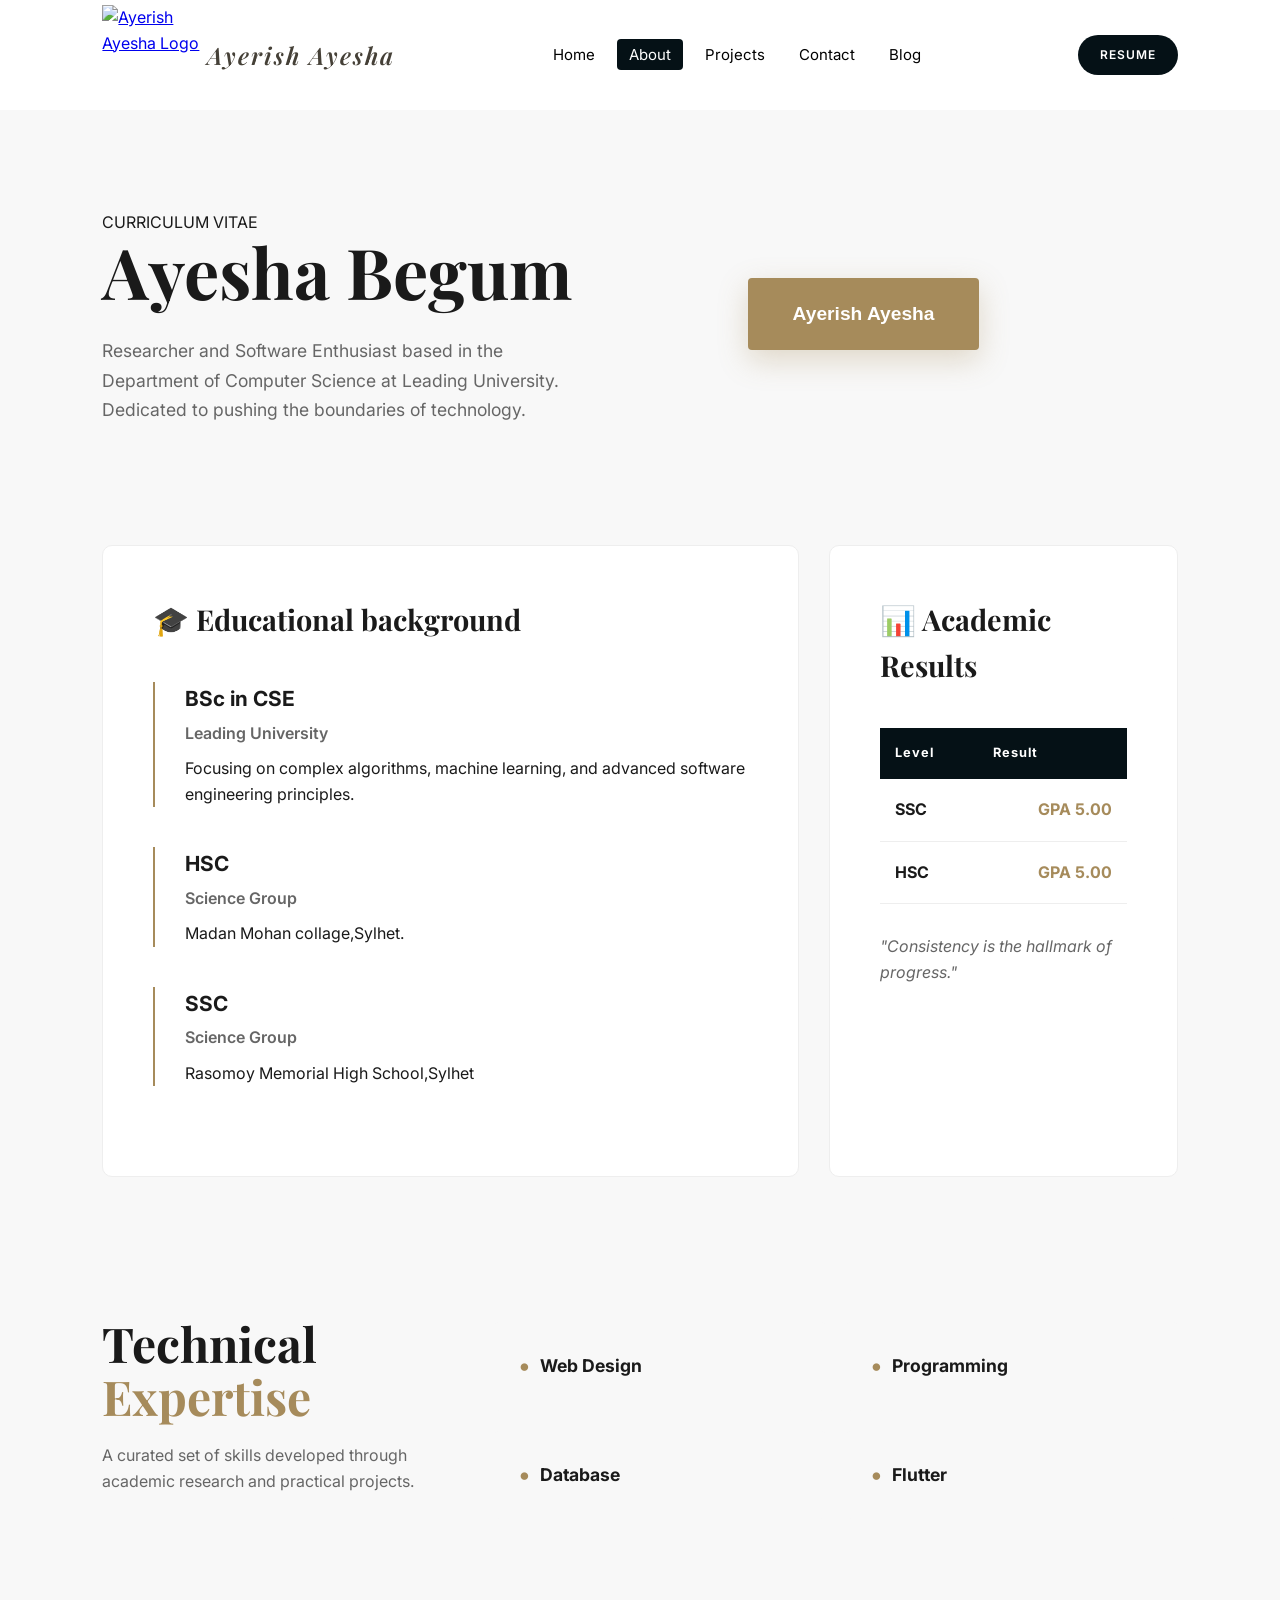
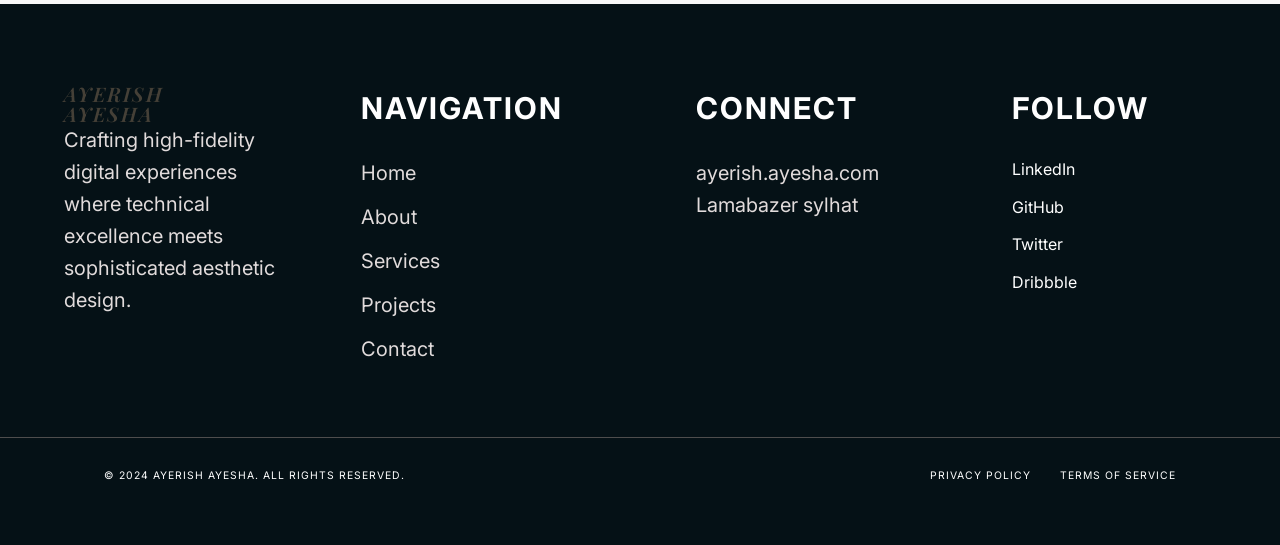
==== about.html @ b9aa793a "first commit" ====
<!DOCTYPE html>
<html lang="en">

<head>
    <meta charset="UTF-8">
    <meta name="viewport" content="width=device-width, initial-scale=1.0">
    <title>About - Ayerish Ayesha</title>
    <link
        href="https://fonts.googleapis.com/css2?family=Playfair+Display:ital,wght@0,400;0,700;1,400&family=Inter:wght@400;600;700&display=swap"
        rel="stylesheet">
    <link rel="stylesheet" href="style.css">
</head>

<body>

    <nav>
        <div class="logo">
            <a href="index.html">
                <img src="images/Ayerish_Ayesha_logo_design-removebg-preview.png" alt="Ayerish Ayesha Logo">
            </a>
            <h1 class="brand-name">Ayerish Ayesha</h1>
        </div>
        <ul class="nav-links">
            <li><a href="index.html">Home</a></li>
            <li><a href="about.html" class="active">About</a></li>
            <li><a href="project.html">Projects</a></li>
            <li><a href="contact.html">Contact</a></li>
            <li><a href="blog_page.html">Blog</a></li>
        </ul>
        <a href="images/cv.jpg" class="resume-btn">RESUME</a>
    </nav>



    <main>
        <section class="hero-cv">
            <div class="hero-cv-text">
                <span class="category">CURRICULUM VITAE</span>
                <h1>Ayesha Begum</h1>
                <p class="cv-intro">
                    Researcher and Software Enthusiast based in the Department of Computer Science at Leading
                    University. Dedicated to pushing the boundaries of technology.
                </p>
            </div>
            <div class="cv-image-block">
                <img src="images/Ayerish_Ayesha_logo_design-removebg-preview.png" alt="Ayesha Begum">
                <button class="uni-btn">Ayerish Ayesha</button>
            </div>
        </section>

        <section class="cv-content-grid">
            <div class="cv-box">
                <h2>🎓 Educational background</h2>
                <div class="edu-list">
                    <div class="edu-item">
                        <h3>BSc in CSE</h3>

                        <span class="sub">Leading University</span>
                        <p>Focusing on complex algorithms, machine learning, and advanced software engineering
                            principles.</p>
                    </div>
                    <div class="edu-item">
                        <h3>HSC</h3>
                        <span class="sub">Science Group</span>
                        <p>Madan Mohan collage,Sylhet.</p>
                    </div>
                    <div class="edu-item">
                        <h3>SSC</h3>
                        <span class="sub">Science Group</span>
                        <p>Rasomoy Memorial High School,Sylhet</p>
                    </div>
                </div>
            </div>

            <div class="cv-box">
                <h2>📊 Academic Results</h2>
                <table class="results-table">
                    <thead>
                        <tr>
                            <th>Level</th>
                            <th>Result</th>
                        </tr>
                    </thead>
                    <tbody>
                        <tr>
                            <td>SSC</td>
                            <td class="res-val">GPA 5.00</td>
                        </tr>
                        <tr>
                            <td>HSC</td>
                            <td class="res-val">GPA 5.00</td>
                        </tr>
                    </tbody>
                </table>
                <p style="margin-top: 30px; font-style: italic; color: #666;">"Consistency is the hallmark of progress."
                </p>
            </div>
        </section>

        <section class="expertise-section">
            <div class="exp-head">
                <h2>Technical <br> <span>Expertise</span></h2>
                <p style="color: #666; margin-bottom: 30px;">A curated set of skills developed through academic research
                    and practical projects.</p>
            </div>
            <div class="skill-tags">
                <div class="skill-tag">Web Design</div>
                <div class="skill-tag">Programming</div>
                <div class="skill-tag">Database</div>
                <div class="skill-tag">Flutter</div>
            </div>
        </section>
    </main>

    <footer class="main-footer">
        <div class="footer-container">
            <div class="footer-brand">
                <h2 class="brand-name">AYERISH <br> AYESHA</h2>
                <p class="brand-desc">Crafting high-fidelity digital experiences where technical excellence meets
                    sophisticated aesthetic design.</p>
            </div>

            <div class="footer-nav-group">
                <div class="footer-col">
                    <h4>NAVIGATION</h4>
                    <ul>
                        <li><a href="#">Home</a></li>
                        <li><a href="#">About</a></li>
                        <li><a href="#">Services</a></li>
                        <li><a href="#">Projects</a></li>
                        <li><a href="#">Contact</a></li>
                    </ul>
                </div>

                <div class="footer-col">
                    <h4>CONNECT</h4>
                    <p>ayerish.ayesha.com</p>
                    <p>Lamabazer sylhat</p>
                </div>

                <div class="footer-col">
                    <h4>FOLLOW</h4>
                    <ul>
                        <li>LinkedIn</li>
                        <li>GitHub</li>
                        <li>Twitter</li>
                        <li>Dribbble</li>
                    </ul>
                </div>
            </div>
        </div>

        <div class="footer-bottom">
            <div class="footer-bottom-content">
                <p>© 2024 AYERISH AYESHA. ALL RIGHTS RESERVED.</p>
                <div class="legal-links">
                    <a>PRIVACY POLICY</a>
                    <a>TERMS OF SERVICE</a>
                </div>
            </div>
        </div>
    </footer>


</body>

</html>
---- style.css ----
:root {
    --bg-color: #fdfdfd;
    --navy: #051116;
    --gold: #a68b5b;
    --text-dark: #1a1a1a;
    --text-gray: #666;
}

* {
    margin: 0;
    padding: 0;
    box-sizing: border-box;
}

body {
    font-family: 'Inter', sans-serif;
    background-color: var(--bg-color);
    color: var(--text-dark);
    line-height: 1.6;
    overflow-x: hidden;
}

h1,
h2,
h3 {
    font-family: 'Playfair Display', serif;
}

nav {
    display: flex;
    justify-content: space-between;
    align-items: center;
    padding: 5px 8%;
    position: sticky;
    top: 0;
    background: white;
    z-index: 1000;

}

/* logo r jonno */
.logo img {
    height: 100px;
    width: 100px;
    display: block;
}
.logo {
    display: flex;
    align-items: center;
    gap: 4px;

}

/* brand name logo r sathe(saba bushra) eitar jonno */
.brand-name{
    font-size: 20px;
    font-weight: 600;
    font-style: italic;
    margin: 0;
    line-height: 1;
    color: #454037;
    letter-spacing: 2px;
    /* margin-bottom: 10px; */
}


/* nav gula */
.nav-links {
    display: flex;
    list-style: none;
    gap: 10px;
    align-items: center;
}

/* nav style */
.nav-links a {
    text-decoration: none;
    color:#000;
    font-size: 15px;
    padding: 6px 12px;
    border-radius: 4px;
    transition: all 0.3s ease;
}
.nav-links a.active,
.nav-links a:hover {
    background-color: var(--navy);
    color: white !important;
}

.resume-btn {
    background: var(--navy);
    color: white;
    padding: 10px 22px;
    text-decoration: none;
    font-size: 0.75rem;
    letter-spacing: 1px;
    font-weight: 600;
    border-radius: 20px;
}

/* all hero section */
.hero {
    display: flex;
    padding: 60px 8%;
    align-items: center;
    justify-content: space-between;
    min-height: 80vh;
    background-color: rgb(245, 233, 234);
}

/* .hero-text {
    flex: 1;
    max-width: 600px;
} */

/* .category {
    color: var(--gold);
    font-size: 0.7rem;
    letter-spacing: 2px;
    font-weight: 700;
    display: block;
    margin-bottom: 20px;
} */

/* hero setion er Saba Bushra part */
.hero-text h1 {
    font-size: 56px;
    font-style:normal;
    line-height: 1.1;
    margin-bottom: 25px;
    font-weight: 600;
    letter-spacing: 2px;
    color:#373636;
}

/* your web, my passion part */
.hero-tagline {
    font-size: 25px;
    font-weight: 400;
    letter-spacing: 0.5px;
    color: #334155;
    margin-top: 10px;

}

/* hero section er para */
.hero-text p {
    color:#334155;
    margin-bottom: 40px;
    max-width: 550px;
}

/* view project and get in touch btn */
.hero-btns {
    display: flex;
    align-items: center;
    gap: 25px;
}

/* view project button */
.btn-black {
    background-color: black;
    color: white;
    padding: 15px 35px;
    border: none;
    cursor: pointer;
    font-weight: 600;
    border-radius: 25px;
    font-family: 'Inter', sans-serif;
}

/* get in touch button */
.btn-contact {
    text-decoration: none;
    color:rgb(129, 67, 77);
    font-weight: 600;
    font-size: 15px;
    border: solid;
    border-color:rgb(161, 155, 155);
    border-radius: 25px;
    padding-top: 7px;
    padding-bottom: 7px;
    padding-left: 20px;
    padding-right: 20px;
}

.hero-image img {
    width: 500px;
    height: 600px;
    object-fit: cover;
    box-shadow: 20px 20px 0px #f5f1ea;
    border-radius: 4px;
}


.domain-section {
    padding: 100px 8%;
    background-color: #f9f9f9;
}

.domain-section h2 {
    font-size: 2.5rem;
    margin-bottom: 10px;
}

.domain-subtext {
    color: var(--text-gray);
    margin-bottom: 50px;
}

.card-container {
    display: grid;
    grid-template-columns: repeat(3, 1fr);
    gap: 20px;
}

.card {
    background: white;
    padding: 50px 30px;
    border-radius: 8px;
}

.card.dark {
    background: var(--navy);
    color: white;
}

.card .icon {
    font-size: 1.5rem;
    margin-bottom: 30px;
    display: block;
    color: var(--gold);
}

.card h3 {
    font-size: 1.6rem;
    margin-bottom: 15px;
}

.card p {
    font-size: 0.9rem;
    color: var(--text-gray);
}

.card.dark p {
    color: #ccc;
}


.philosophy {
    display: flex;
    padding: 100px 8%;
    align-items: center;
    gap: 80px;
}

.philosophy-img {
    flex: 1;
    background: #f5f1ea;
    padding: 30px;
}

.philosophy-img img {
    width: 100%;
    height: auto;
    display: block;
}

.philosophy-text {
    flex: 1;
}

.philosophy-text h2 {
    font-size: 3rem;
    margin-bottom: 30px;
}

.philosophy-text p {
    margin-bottom: 20px;
    color: var(--text-gray);
}

.curated-label {
    display: inline-block;
    margin-top: 30px;
    padding-top: 10px;
    border-top: 1px solid #ddd;
    font-size: 0.7rem;
    letter-spacing: 2px;
    font-weight: 700;
}

.main-footer {
    background-color: #051116;
    color: #ffffff;
    padding: 80px 0 30px;
    font-family: 'Inter', sans-serif;
}

.footer-container {
    max-width: 1600px;
    margin: 0 auto;
    padding: 0 5%;
    display: flex;
    justify-content: space-between;
    align-items: flex-start;
}

.footer-brand {
    flex: 1;
}

/* .footer-brand-name h2{
    color: white;
} */
.brand-desc {
    font-size: 20px;
    color:  #e1dbdb;
    max-width: 250px;
    margin-bottom: 25px;
    line-height: 1.6;
}

.social-box-container {
    display: flex;
    gap: 12px;
}

.social-box {
    width: 45px;
    height: 45px;
    border: 1px solid #1e293b;
    display: flex;
    align-items: center;
    justify-content: center;
    text-decoration: none;
    border-radius: 6px;
    background: rgba(255, 255, 255, 0.03);
    color: white;
}

.footer-nav-group {
    flex: 4;
    display: flex;
    justify-content: space-around;

}

.footer-col h4 {
    font-size: 30px;
    letter-spacing: 2px;
    color: #fefefe;
    margin-bottom: 25px;
    font-weight: 700;
}

.footer-col ul {
    list-style: none;
    padding: 0;
}

.footer-col ul li {
    margin-bottom: 12px;
}

.footer-col a,
.footer-col p {
    color: #e1dbdb;
    text-decoration: none;
    font-size: 20px;
    transition: 0.3s;
}

.footer-col a:hover {
    color: #ffffff;
}
.footer-col input[type="text"],
.footer-col textarea {
    width: 460px;
    padding: 18px 31px;
    margin-bottom: 24px;
    border: none;
    border-radius: 8px;
    color: #0f0f0f;
    background-color: #e1dbdb;
}
.footer-col .btn-submit{
    border-radius: 8px;
    padding: 10px 20px;
    background-color: rgb(139, 138, 138);
    color: #6b6464;
    font-size: small;
}

.footer-bottom {
    margin-top: 60px;
    border-top: 1px solid rgb(78, 77, 77);
    padding: 30px 0;
}

.footer-bottom-content {
    max-width: 1200px;
    margin: 0 auto;
    padding: 0 5%;
    display: flex;
    justify-content: space-between;
    font-size: 0.65rem;
    color: white;
    letter-spacing: 1px;
}

.legal-links a {
    color:white;
    text-decoration: none;
    margin-left: 25px;
}

@media (max-width: 900px) {
    .footer-container {
        flex-direction: column;
        align-items: center;
        text-align: center;
    }

    .footer-nav-group {
        flex-direction: column;
        gap: 40px;
        margin-top: 50px;
    }

    .footer-brand {
        display: flex;
        flex-direction: column;
        align-items: center;
    }

    .footer-bottom-content {
        flex-direction: column;
        gap: 15px;
    }
}

@media (max-width: 1024px) {

    .hero,
    .philosophy {
        flex-direction: column;
        text-align: center;
        gap: 50px;
    }

    .hero-text h1 {
        font-size: 3rem;
        white-space: normal;
    }

    .hero-text {
        max-width: 100%;
    }

    .card-container {
        grid-template-columns: 1fr;
    }

    .hero-btns {
        justify-content: center;
    }
}

.optimized-content {
    padding: 100px 8%;
    background-color: #fdfdfd;
}

.optimized-container {
    margin: 0 auto;
    display: flex;
    gap: 50px;
    align-items: flex-start;
}

.optimized-info {
    flex: 1;
}

.optimized-info h2 {
    font-size: 2.8rem;
    margin-bottom: 20px;
}

.optimized-info p {
    color: var(--text-gray);
    font-size: 0.95rem;
    line-height: 1.7;
    margin-bottom: 40px;
    max-width: 450px;
}

.seo-features {
    display: grid;
    grid-template-columns: 1fr 1fr;
    gap: 20px 40px;
}

.feature-item {
    font-size: 0.7rem;
    font-weight: 700;
    letter-spacing: 1px;
    display: flex;
    align-items: center;
    gap: 10px;
    color: #333;
}

.feature-item span {
    font-size: 1rem;
}


.blog-cards {
    flex: 1.2;
    display: flex;
    gap: 30px;

}

.blog-card {
    flex: 1;
    background: white;
    border-radius: 4px;
    overflow: hidden;
    border-style: solid;
    border-color: rgba(0, 0, 0, 0.156);

}

.blog-card:hover {
    transform: translateY(-5px);
}

.blog-img {
    height: 180px;
    overflow: hidden;
}

.blog-img img {
    width: 350px;
    height: 100%;
    object-fit: cover;
}

.blog-details {
    padding: 20px;
}

.blog-details h3 {
    font-size: 1.3rem;
    line-height: 1.3;
    margin-bottom: 12px;
}

.blog-details p {
    font-size: 0.85rem;
    color: var(--text-gray);
    margin-bottom: 20px;
    line-height: 1.5;
}

.read-more {
    font-size: 0.7rem;
    font-weight: 700;
    text-decoration: none;
    color: var(--gold);
    letter-spacing: 1px;
}

@media (max-width: 1024px) {
    .optimized-container {
        flex-direction: column;
    }

    .blog-cards {
        width: 100%;
        flex-direction: column;
    }

    .optimized-info p {
        max-width: 100%;
    }
}


.blog-hero {
    text-align: center;
    padding: 100px 8% 60px;
    background-color: #fdfdfd;
}

.blog-hero h1 {
    font-size: 3.5rem;
    max-width: 900px;
    margin: 20px auto;
    line-height: 1.2;
}

.blog-meta {
    font-size: 0.85rem;
    color: var(--text-gray);
    letter-spacing: 1px;
}


.blog-container {
    max-width: 900px;
    margin: 0 auto;
    padding: 0 5% 100px;
}

.featured-image {
    width: 100%;
    margin-bottom: 50px;
}

.featured-image img {
    width: 100%;
    border-radius: 8px;
    box-shadow: 0 20px 40px rgba(0, 0, 0, 0.05);
}


.blog-content {
    font-size: 1.1rem;
    color: #333;
    line-height: 1.8;
}

.intro-text {
    font-size: 1.3rem;
    font-weight: 500;
    color: var(--navy);
    margin-bottom: 30px;
}

.blog-content h2 {
    font-size: 2rem;
    margin: 50px 0 20px;
    color: var(--navy);
}

.blog-content p {
    margin-bottom: 25px;
}

blockquote {
    border-left: 4px solid var(--gold);
    padding-left: 30px;
    margin: 40px 0;
    font-style: italic;
    font-family: 'Playfair Display', serif;
    font-size: 1.4rem;
    color: #444;
}

.content-image-box {
    margin: 40px 0;
}

.content-image-box img {
    width: 100%;
    border-radius: 4px;
}

.caption {
    font-size: 0.8rem;
    text-align: center;
    color: var(--text-gray);
    margin-top: 10px;
}


.newsletter {
    background: var(--navy);
    color: white;
    text-align: center;
    padding: 100px 8%;
}

.newsletter h3 {
    font-size: 2.5rem;
    margin-bottom: 15px;
}

.newsletter p {
    color: #cbd5e1;
    margin-bottom: 40px;
}

.subscribe-form {
    display: flex;
    justify-content: center;
    gap: 15px;
    max-width: 500px;
    margin: 0 auto;
}

.subscribe-form input {
    flex: 1;
    padding: 15px 25px;
    border-radius: 30px;
    border: none;
    outline: none;
}

.subscribe-form button {
    background: var(--gold);
    color: white;
    padding: 15px 35px;
    border: none;
    border-radius: 30px;
    font-weight: 700;
    cursor: pointer;
}


@media (max-width: 768px) {
    .blog-hero h1 {
        font-size: 2.5rem;
    }

    .subscribe-form {
        flex-direction: column;
    }
}


.blog-showcase {
    max-width: 1500px;
    margin: 60px auto;
    padding: 0 2%;
}


.showcase-header {
    display: flex;
    justify-content: space-between;
    align-items: flex-end;
    border-bottom: 1px solid #eee;
    padding-bottom: 30px;
    margin-bottom: 60px;
}

.showcase-header h1 {
    font-size: 4rem;
    line-height: 1;
    font-family: 'Playfair Display', serif;
    font-weight: 700;
}

.header-right {
    max-width: 400px;
    text-align: right;
    font-size: 1.1rem;
    color: #666;
    line-height: 1.6;
}

.volume {
    display: block;
    font-size: 0.8rem;
    letter-spacing: 2px;
    color: #a68b5b;
    margin-top: 15px;
    font-weight: 700;
}

.featured-grid {
    display: grid;
    grid-template-columns: 2fr 1fr;
    gap: 40px;
    margin-bottom: 80px;
    align-items: flex-start;
}


.main-featured .post-image {
    position: relative;
    overflow: hidden;
    height: 380px;
    margin-bottom: 25px;
}

.main-featured img {
    width: 100%;
    height: 100%;
    object-fit: cover;

}

.main-featured img {
    width: 100%;
    height: 100%;
    object-fit: cover;

}



.tag {
    position: absolute;
    top: 20px;
    left: 20px;
    background: #000;
    color: #fff;
    padding: 6px 14px;
    font-size: 0.7rem;
    letter-spacing: 1px;
    font-weight: 600;
}

.main-featured .post-date {
    font-size: 0.85rem;
    color: #a68b5b;
    margin-bottom: 10px;
    display: block;
}

.main-featured h2 {
    font-size: 2.2rem;
    margin-bottom: 15px;
}

.main-featured p {
    font-size: 1rem;
    color: #555;
    line-height: 1.7;
    margin-bottom: 20px;
    max-width: 600px;
}

.read-more-link {
    font-size: 0.8rem;
    font-weight: 700;
    text-decoration: none;
    color: #051116;
    letter-spacing: 1px;
}


.side-featured {
    background: #f9f9f9;
    padding: 40px;
    height: 100%;
    display: flex;
    flex-direction: column;
    justify-content: space-between;
}

.side-post .mini-tag {
    font-size: 0.7rem;
    letter-spacing: 1px;
    color: #a68b5b;
    font-weight: 700;
    margin-bottom: 15px;
    display: block;
}

.side-post h3 {
    font-size: 1.6rem;
    margin-bottom: 15px;
}

.side-post p {
    font-size: 0.95rem;
    color: #666;
    line-height: 1.6;
}

.side-featured .post-date {
    font-size: 0.8rem;
    color: #888;
    margin-top: 40px;
}

.author-meta {
    display: flex;
    align-items: center;
    gap: 15px;
}

.author-thumb {
    width: 45px;
    height: 45px;
    border-radius: 50%;
    object-fit: cover;
}

.author-name {
    font-size: 0.85rem;
    font-weight: 600;
    color: #051116;
}

.read-time {
    font-size: 0.8rem;
    color: #888;
}


.newsletter-dark {
    background: #051116;

    color: #fff;
    padding: 80px 5%;
    margin-top: 100px;
}

.newsletter-content {
    max-width: 1200px;
    margin: 0 auto;
    display: flex;
    justify-content: space-between;
    align-items: center;
}

.news-text h2 {
    font-size: 2.8rem;
    font-family: 'Playfair Display', serif;
    margin-bottom: 15px;
}

.news-text p {
    font-size: 1.1rem;
    color: #cbd5e1;
    max-width: 450px;
}

.news-form {
    display: flex;
    gap: 15px;
}

.news-form input {
    background: transparent;
    border: 1px solid #334155;
    padding: 18px 25px;
    color: #fff;
    width: 350px;
    font-size: 1rem;
}

.news-form button {
    background: #a68b5b;
    border: none;
    padding: 18px 35px;
    color: #fff;
    font-weight: 700;
    cursor: pointer;
    font-size: 0.85rem;
    letter-spacing: 1px;
}

@media (max-width: 1024px) {
    .featured-grid {
        grid-template-columns: 1fr;
    }

    .secondary-post {
        flex-direction: column;
        text-align: center;
        gap: 20px;
    }

    .newsletter-content {
        flex-direction: column;
        text-align: center;
        gap: 40px;
    }

    .news-form {
        flex-direction: column;
    }

    .secondary-post .post-image {
        width: 100%;
        height: 250px;
    }
}


.featured-grid.reversed {
    grid-template-columns: 1fr 2fr;
    display: grid;
    gap: 40px;
    align-items: stretch;
}


.featured-grid.reversed .main-featured .post-image {
    height: 400px;
}


.featured-grid.reversed .side-featured {
    background: #f9f9f9;
    display: flex;
    flex-direction: column;
    justify-content: flex-start;
}

.featured-grid.reversed .side-post h3 {
    font-size: 25px;
    margin-bottom: 20px;
}

.featured-grid.reversed .side-post p {
    font-size: 1.1rem;
    max-width: 500px;
}

@media (max-width: 1024px) {
    .featured-grid.reversed {
        grid-template-columns: 1fr;
    }

    .featured-grid.reversed .main-featured .post-image {
        height: 350px;
    }
}


.testimonial-section {
    padding: 80px 0;
    background-color: #ffffff;
}

.testimonial-container {
    display: flex;
    gap: 30px;
    overflow-x: auto;
    padding: 20px 5% 40px;
    scrollbar-width: none;
}

.testimonial-container::-webkit-scrollbar {
    display: none;
}

.custom-card {
    min-width: 350px;
    background: #fff;
    border-radius: 10px;
    border: 1px solid #f0f0f0;
    box-shadow: 0 10px 25px rgba(0, 0, 0, 0.05);
    transition: 0.3s ease;
    overflow: hidden;
}

.custom-card:hover {
    transform: translateY(-10px);
    box-shadow: 0 15px 35px rgba(0, 0, 0, 0.1);
}

.card-img-box {
    position: relative;
    width: 100%;
    height: 200px;
}

.card-img-box img {
    width: 100%;
    height: 100%;
    object-fit: cover;
}

.card-badge {
    position: absolute;
    top: 15px;
    right: 15px;
    background: gray;
    color: #fff;
    font-size: 11px;
    font-weight: 700;
    padding: 5px 15px;
    border-radius: 5px;
    letter-spacing: 0.5px;
}

.card-body {
    padding: 25px;
}

.card-body h3 {
    font-size: 1.25rem;
    color: #333;
    margin-bottom: 15px;
    font-weight: 600;
}

.card-body p {
    font-size: 0.95rem;
    color: #777;
    line-height: 1.6;
    margin-bottom: 25px;
}

.card-footer {
    display: flex;
    align-items: center;
    gap: 12px;
    border-top: 1px solid #f9f9f9;
    padding-top: 15px;
}

.card-footer img {
    width: 40px;
    height: 40px;
    border-radius: 50%;
    object-fit: cover;
}

.author-meta h4 {
    font-size: 0.9rem;
    color: #333;
    margin-bottom: 2px;
}

.author-meta span {
    font-size: 0.8rem;
    color: #bbb;
}


@media (max-width: 768px) {
    .custom-card {
        min-width: 290px;
    }
}

.hero-cv {
    display: flex;
    padding: 100px 8% 60px;
    align-items: center;
    justify-content: space-between;
    background-color: var(--bg-color);
}

.hero-cv-text {
    flex: 1;
    max-width: 600px;
}

.hero-cv-text h1 {
    font-size: 70px;

    line-height: 1;
    margin-bottom: 30px;
    font-weight: 700;
}

.hero-cv-text h1 em {
    font-family: 'Playfair Display', serif;
    font-style: italic;
    font-weight: 400;
}

.cv-intro {
    font-size: 1.1rem;
    color: var(--text-gray);
    line-height: 1.7;
    max-width: 500px;
}

.cv-image-block {
    position: relative;
}

.cv-image-block img {
    width: 400px;
    height: auto;
    border-radius: 8px;
    display: block;
}

.uni-btn {
    position: absolute;
    bottom: -20px;
    left: -30px;
    background-color: var(--gold);
    color: white;
    padding: 25px 45px;
    font-size: 1.2rem;
    font-weight: 700;
    border: none;
    border-radius: 4px;
    box-shadow: 0 10px 30px rgba(166, 139, 91, 0.3);
}

.cv-content-grid {
    display: grid;
    grid-template-columns: 2fr 1fr;
    gap: 30px;
    padding: 60px 8%;
}

.cv-box {
    background: white;
    padding: 50px;
    border-radius: 10px;
    border: 1px solid #eee;
}

.cv-box h2 {
    font-size: 1.8rem;
    margin-bottom: 40px;
    display: flex;
    align-items: center;
    gap: 15px;
}

.edu-list {
    list-style: none;
}

.edu-item {
    position: relative;
    padding-left: 30px;
    margin-bottom: 40px;
    border-left: 2px solid var(--gold);
}

.edu-item h3 {
    font-size: 1.3rem;
    margin-bottom: 5px;
    font-family: 'Inter', sans-serif;
}

.edu-item .sub {
    font-weight: 600;
    color: var(--text-gray);
    margin-bottom: 10px;
    display: block;
}

.results-table {
    width: 100%;
    border-collapse: collapse;
}

.results-table th {
    background: var(--navy);
    color: white;
    text-align: left;
    padding: 15px;
    font-size: 0.8rem;
    letter-spacing: 1px;
}

.results-table td {
    padding: 18px 15px;
    border-bottom: 1px solid #eee;
    font-weight: 700;
}

.res-val {
    color: var(--gold);
    text-align: right;
}


.expertise-section {
    display: grid;
    grid-template-columns: 1fr 2fr;
    padding: 80px 8%;
    gap: 50px;
    align-items: center;
}

.exp-head h2 {
    font-size: 3rem;
    line-height: 1.1;
    margin-bottom: 20px;
}

.exp-head h2 span {
    color: var(--gold);
}

.skill-tags {
    display: grid;
    grid-template-columns: 1fr 1fr;
    gap: 20px;
}

.skill-tag {
    background: #f8f8f8;
    padding: 25px;
    font-weight: 700;
    font-size: 1.1rem;
    border-radius: 5px;
    display: flex;
    align-items: center;
    gap: 10px;
}

.skill-tag::before {
    content: '•';
    color: var(--gold);
    font-size: 1.5rem;
}

@media (max-width: 1024px) {

    .hero-cv,
    .cv-content-grid,
    .expertise-section {
        flex-direction: column;
        grid-template-columns: 1fr;
        text-align: center;
    }

    .cv-image-block img {
        width: 100%;
        max-width: 350px;
        margin: 0 auto;
    }

    .uni-btn {
        left: 50%;
        transform: translateX(-50%);
        width: 80%;
    }

    .skill-tags {
        grid-template-columns: 1fr;
    }
}


.logo {
    display: flex;
    align-items: center;
    gap: 5px;

}

.logo h1 {
    margin: 0;
    font-size: 24px;
}




:root {
    --brand-dark: #0a0a0a;
    --gold: #a68b5b;
    --text-dark: #1a1a1a;
    --text-gray: #666;
    --bg-light: #f9f9f9;
}

* {
    margin: 0;
    padding: 0;
    box-sizing: border-box;
}

body {
    font-family: 'Inter', sans-serif;
    background-color: #FDFDFD;

    color: var(--text-dark);
    line-height: 1.6;
}

h1,
h2,
h3 {
    font-family: 'Playfair Display', serif;
}

.page-content {
    max-width: 1400px;
    margin: 0 auto;
    padding: 40px;
}

.contact-hero {
    text-align: center;
    padding: 100px 0 60px;
    max-width: 900px;
    margin: 0 auto;
}

.contact-hero h1 {
    font-size: 70px;
    line-height: 1.1;
    color: var(--navy);
    margin-bottom: 20px;
}

.contact-hero h1 em {
    font-style: italic;
}

.contact-hero p {
    font-size: 1.1rem;
    color: var(--text-gray);
    max-width: 580px;
    margin: 0 auto;
}

.contact-container {
    display: flex;
    max-width: 1200px;
    margin: 50px auto;
    gap: 60px;
    padding: 0 20px;
}

.contact-info {
    flex: 100px;


}

.sidebar-img {
    width: 200px;
    height: 300px;
    border-radius: 100px;
    object-fit: cover;
    margin-bottom: 30px;
}

.info-block {
    margin-bottom: 25px;
}

.info-block h3 {
    font-size: 12px;
    letter-spacing: 1.5px;
    color: var(--gold);
    margin-bottom: 10px;
}

.info-block p {
    font-size: 15px;
    color: var(--brand-dark);
    line-height: 1.6;
    margin: 0;
}

.contact-form-wrapper {
    flex: 2;
    background: #fff;
    padding: 40px;
}

.actual-form {
    display: flex;
    flex-direction: column;
}

.input-group {
    display: grid;
    grid-template-columns: 1fr 1fr;
    gap: 20px;
}

.field {
    margin-bottom: 25px;
}

.field label {
    display: block;
    font-size: 13px;
    font-weight: 600;
    margin-bottom: 8px;
    color: var(--text-gray);
    letter-spacing: 1px;
}

.field input,
.field select,
.field textarea {
    width: 100%;
    padding: 12px;
    border: 1px solid #eee;
    background: var(--bg-light);
    font-family: 'Inter', sans-serif;
}

.checkbox-group,
.radio-group {
    display: flex;
    gap: 20px;
    font-size: 14px;
}

.checkbox-group label,
.radio-group label {
    display: flex;
    align-items: center;
    gap: 5px;
    font-weight: 600;
    color: var(--brand-dark);
}

textarea {
    height: 120px;
    resize: none;
}

.form-buttons {
    display: flex;
    align-items: center;
    gap: 30px;
    margin-top: 20px;
    font-size: 16px;
    letter-spacing: 1px;
    font-weight: 700;



}

.btn-submit {
    background: var(--brand-dark);
    color: white;
    padding: 15px 40px;
    border: none;
    cursor: pointer;
    font-weight: 600;
    border-radius: 10px;
}

.btn-reset {
    background: none;
    border: solid;
    padding: 10px 30px;
    border-radius: 10px;
    color: var(--text-gray);
    cursor: pointer;
    font-weight: 600;
    text-decoration: underline;
}

.btn-alert {
    margin-left: auto;
    background: #fdf2f2;
    padding: 10px 30px;
    border-radius: 10px;
    color: #e03131;
    border: none;
    padding: 10px 30px;
    font-size: 15px;
    letter-spacing: 1px;
}

.social-links-minimal {
    display: flex;
    gap: 25px;
    margin-top: 30px;
    align-items: center;
}

.icon-link svg {
    width: 32px;
    height: 32px;
    fill: #1a1a1a;
    transition: transform 0.3s ease, fill 0.3s ease;
}

.icon-link:hover svg {
    fill: #a68b5b;
    transform: scale(1.1);
}


:root {
    --bg-color: #f8f8f8;
    --text-main: #1a1a1a;
    --accent: #8b7346;
    --gray-light: #e0e0e0;
}

body {
    background-color: var(--bg-color);
    font-family: 'Inter', sans-serif;
    color: var(--text-main);
}

.project-header {
    padding: 100px 10%;
    display: grid;
    grid-template-columns: 1fr 1fr;
    align-items: end;
}

.archive-vol {
    grid-column: 1 / span 2;
    font-size: 11px;
    letter-spacing: 2px;
    margin-bottom: 20px;
    display: block;
}

.project-header h1 {
    font-family: 'Playfair Display', serif;
    font-size: 80px;
    line-height: 0.9;
    margin: 0;
}

.header-desc {
    font-size: 16px;
    line-height: 1.6;
    max-width: 400px;
    color: #555;
}

.project-item {
    display: flex;
    align-items: center;
    padding: 80px 10%;
    gap: 100px;
}

.project-img-box {
    flex: 1;
    display: flex;
    align-items: center;
    justify-content: center;
    background-color: #eeeeee;
    height: 400px;
    border-radius: 15px;
    overflow: hidden;


}


.project-img-box img {
    width: 100%;
    height: 100%;
    object-fit: contain;
    background-color: transparent;
}

.gray-bg {
    background: #eeeeee;
}

.dark-bg {
    background: var(--gray-light)
}

.project-info {
    flex: 0.8;
}

.proj-id {
    font-size: 11px;
    font-weight: 700;
    letter-spacing: 1px;
    color: var(--accent);
    margin-bottom: 15px;
    display: block;
}

.project-info h2 {
    font-family: 'Playfair Display', serif;
    font-size: 42px;
    margin-bottom: 20px;
}

.view-case {
    text-decoration: none;
    color: var(--text-main);
    font-weight: 600;
    font-size: 12px;
    border-bottom: 1px solid #ccc;
    padding-bottom: 5px;
}


.gallery-grid {
    display: grid;
    grid-template-columns: 1.5fr 1fr 1fr;
    grid-gap: 20px;
    padding: 80px 10%;
}

.grid-item {
    position: relative;
    overflow: hidden;
}

.grid-item img {
    width: 100%;
    height: 100%;
    object-fit: cover;
}

.tall {
    grid-row: span 2;
}

.overlay-text {
    position: absolute;
    bottom: 20px;
    left: 20px;
    color: white;
    font-weight: 600;
}


.portfolio-container {
    padding: 50px 10%;
    background-color: #f8f8f8;
}

.portfolio-item {
    position: sticky;
    top: 50px;
    height: 500px;
    display: flex;
    justify-content: center;
    align-items: center;
    margin-bottom: 100px;
    transition: transform 0.3s ease;
}

.content-box {
    width: 100%;
    height: 100%;
    background-color: #f2f7e4;
    border-radius: 20px;
    padding: 40px;
    display: flex;
    align-items: center;
    gap: 40px;
    box-shadow: 0 -10px 30px rgba(0, 0, 0, 0.05);
}

.p1 .content-box {
    background-color: #f2f7e4;
}

.p2 .content-box {
    background-color: #e4f7f2;
}

.p3 .content-box {
    background-color: #f7e4f2;
}

.content-box img {
    width: 50%;
    height: auto;
    object-fit: contain;
}

.text-content {
    width: 40%;
}

.text-content h2 {
    font-family: 'Inter', sans-serif;
    font-size: 32px;
    margin-bottom: 20px;
}


.footer-col input[type="text"],
.footer-col textarea {
    width: 460px;
    padding: 18px 31px;
    margin-bottom: 24px;
    border: none;
    border-radius: 8px;
    color: #0f0f0f;
    background-color: #e1dbdb;
}
.footer-col .btn-submit{
    border-radius: 8px;
    padding: 10px 20px;
    background-color: rgb(241, 217, 217);
    color: #6b6464;
    font-size: small;
}
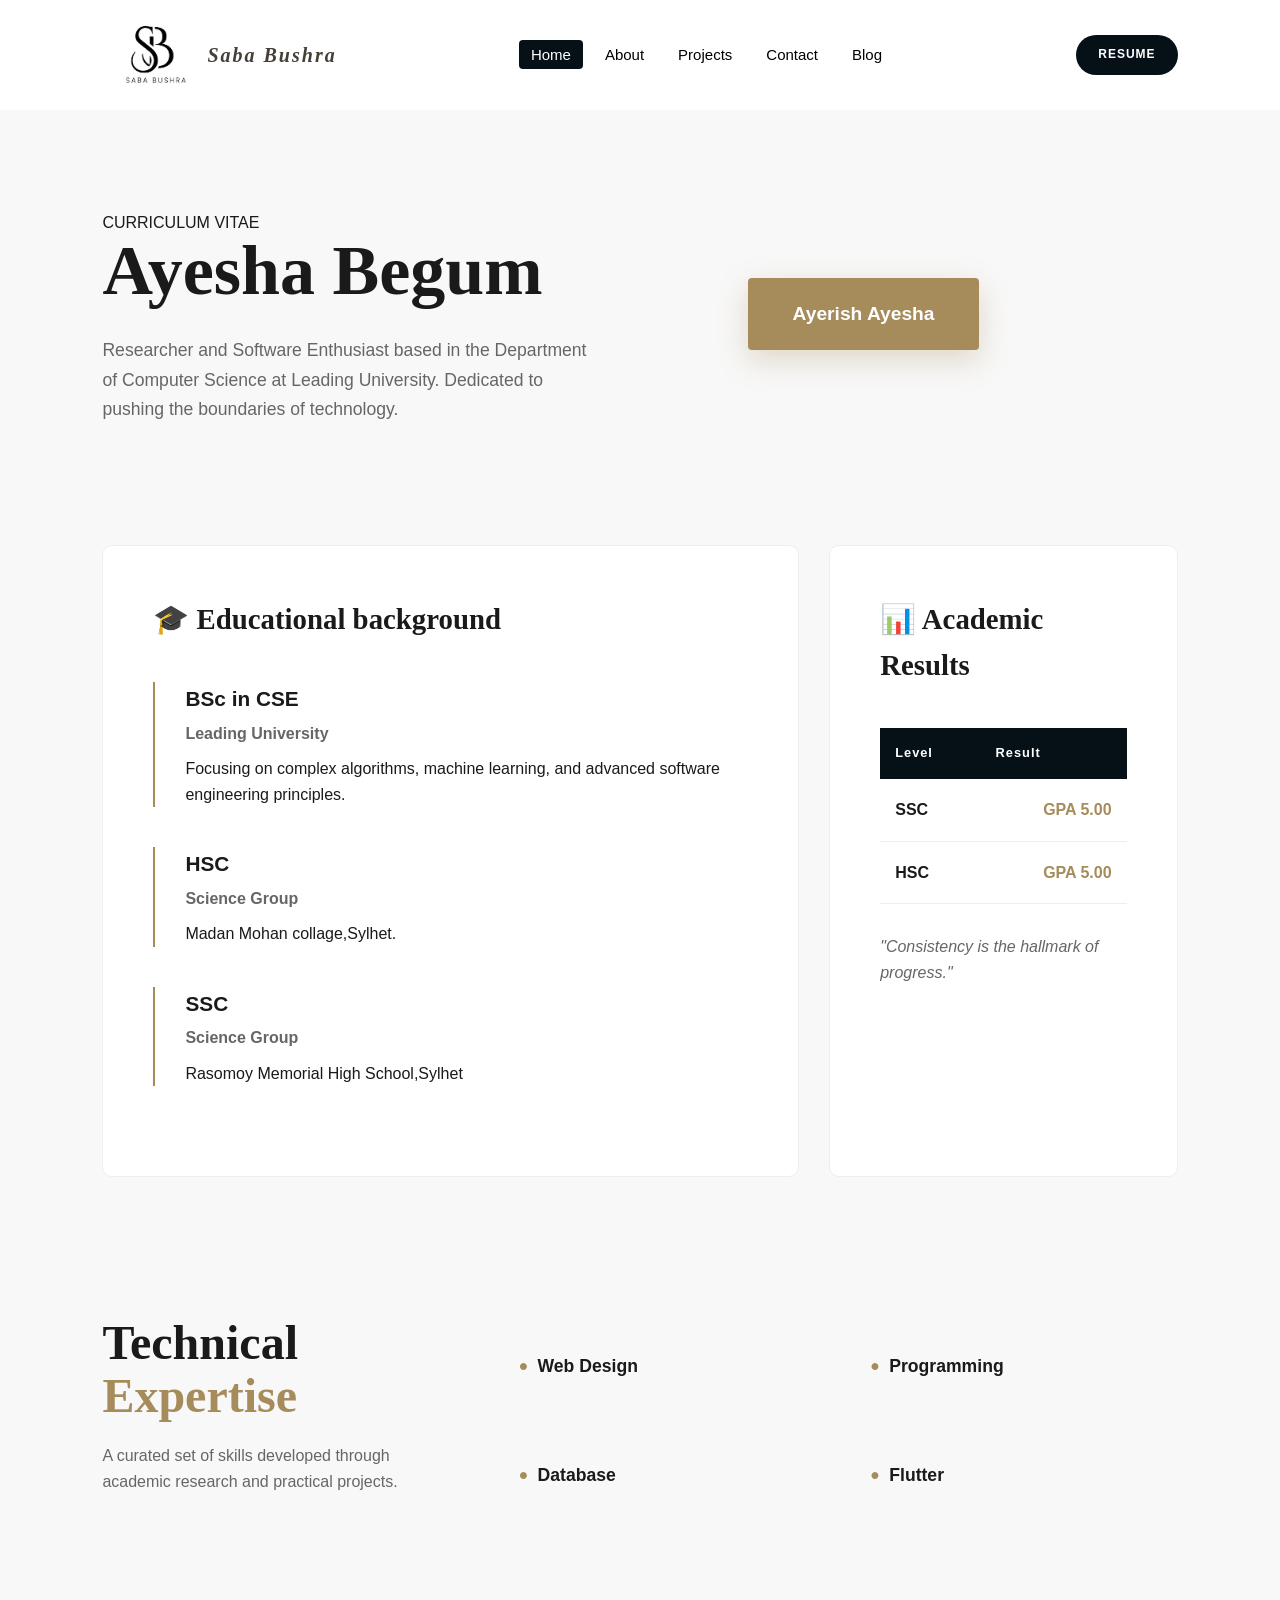
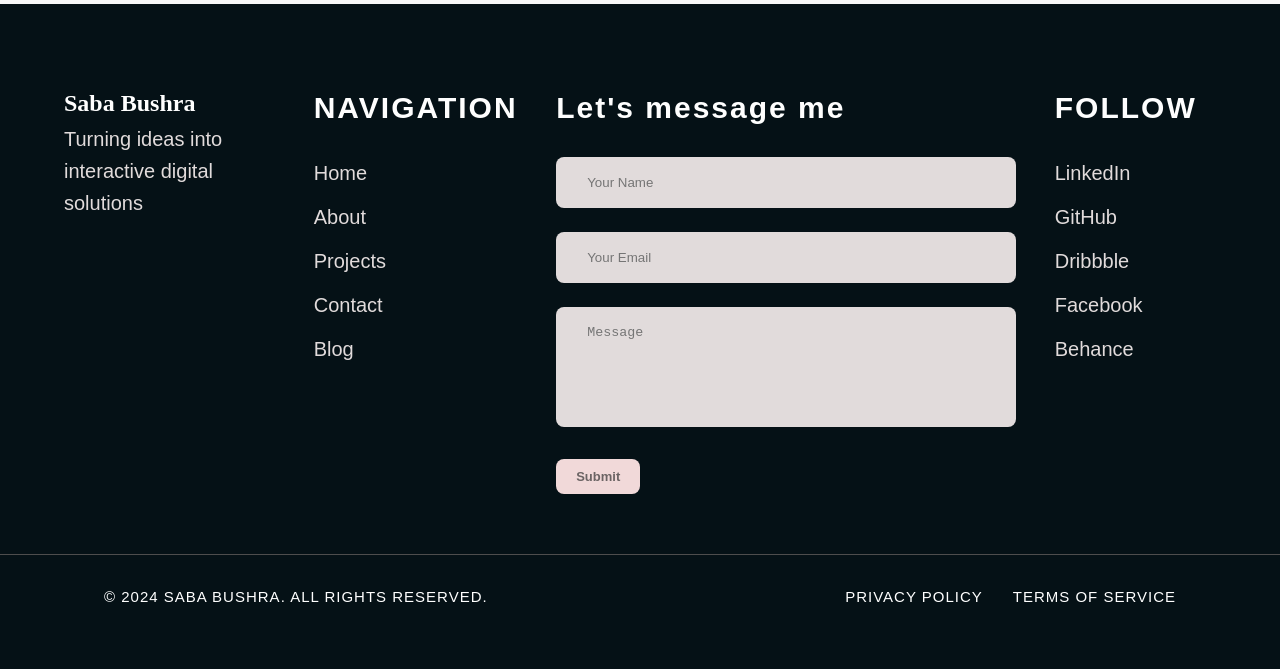
==== commit 2ef0f1b8: "Second commit" ====
--- a/about.html
+++ b/about.html
@@ -1,13 +1,9 @@
 <!DOCTYPE html>
 <html lang="en">
-
 <head>
     <meta charset="UTF-8">
     <meta name="viewport" content="width=device-width, initial-scale=1.0">
-    <title>About - Ayerish Ayesha</title>
-    <link
-        href="https://fonts.googleapis.com/css2?family=Playfair+Display:ital,wght@0,400;0,700;1,400&family=Inter:wght@400;600;700&display=swap"
-        rel="stylesheet">
+    <title>About</title>
     <link rel="stylesheet" href="style.css">
 </head>
 
@@ -16,18 +12,18 @@
     <nav>
         <div class="logo">
             <a href="index.html">
-                <img src="images/Ayerish_Ayesha_logo_design-removebg-preview.png" alt="Ayerish Ayesha Logo">
+                <img src="images/SB_logo.jpeg" alt="Saba Bushra Logo">
             </a>
-            <h1 class="brand-name">Ayerish Ayesha</h1>
+            <h2 class="brand-name">Saba Bushra</h2>
         </div>
         <ul class="nav-links">
-            <li><a href="index.html">Home</a></li>
-            <li><a href="about.html" class="active">About</a></li>
+            <li><a href="index.html" class="active">Home</a></li>
+            <li><a href="about.html">About</a></li>
             <li><a href="project.html">Projects</a></li>
             <li><a href="contact.html">Contact</a></li>
             <li><a href="blog_page.html">Blog</a></li>
         </ul>
-        <a href="images/cv.jpg" class="resume-btn">RESUME</a>
+        <a href="resume.html" class="resume-btn">RESUME</a>
     </nav>
 
 
@@ -111,40 +107,50 @@
             </div>
         </section>
     </main>
+    
 
     <footer class="main-footer">
         <div class="footer-container">
             <div class="footer-brand">
-                <h2 class="brand-name">AYERISH <br> AYESHA</h2>
-                <p class="brand-desc">Crafting high-fidelity digital experiences where technical excellence meets
-                    sophisticated aesthetic design.</p>
+                <h2 class="footer-brand-name">Saba Bushra</h2>
+                <p class="brand-desc">Turning ideas into interactive digital solutions</p>
+
             </div>
 
             <div class="footer-nav-group">
                 <div class="footer-col">
                     <h4>NAVIGATION</h4>
                     <ul>
-                        <li><a href="#">Home</a></li>
-                        <li><a href="#">About</a></li>
-                        <li><a href="#">Services</a></li>
-                        <li><a href="#">Projects</a></li>
-                        <li><a href="#">Contact</a></li>
+                        <li><a href="index.html">Home</a></li>
+                        <li><a href="about.html">About</a></li>
+                        <li><a href="project.html">Projects</a></li>
+                        <li><a href="contact.html">Contact</a></li>
+                        <li><a href="blog_page.html">Blog</a></li>
                     </ul>
                 </div>
 
                 <div class="footer-col">
-                    <h4>CONNECT</h4>
-                    <p>ayerish.ayesha.com</p>
-                    <p>Lamabazer sylhat</p>
+                    <h4>Let's message me</h4>
+                    <div class="">
+                    <input type="text" name="" id="" placeholder="Your Name">
+                </div>
+                <div class="">
+                    <input type="text" name="" id="" placeholder="Your Email">
+                </div>
+                <div class="">
+                    <textarea rows="10" name="" id="" placeholder="Message"></textarea>
+                </div>
+                <input class="btn-submit" type="submit" value="Submit">
                 </div>
 
                 <div class="footer-col">
                     <h4>FOLLOW</h4>
                     <ul>
-                        <li>LinkedIn</li>
-                        <li>GitHub</li>
-                        <li>Twitter</li>
-                        <li>Dribbble</li>
+                        <li><a href="https://www.linkedin.com/in/sumiya-akther-bushra-373bb9369/">LinkedIn</a></li>
+                        <li><a href="https://github.com/SabaBushra-tech">GitHub</a></li>
+                        <li><a href="https://dribbble.com/webfluxx">Dribbble</a></li>
+                        <li><a href="https://www.facebook.com/profile.php?id=61579808576117">Facebook</a></li>
+                        <li><a href="https://www.behance.net/sababushra">Behance</a></li>
                     </ul>
                 </div>
             </div>
@@ -152,16 +158,14 @@
 
         <div class="footer-bottom">
             <div class="footer-bottom-content">
-                <p>© 2024 AYERISH AYESHA. ALL RIGHTS RESERVED.</p>
+                <p>© 2024 SABA BUSHRA. ALL RIGHTS RESERVED.</p>
                 <div class="legal-links">
-                    <a>PRIVACY POLICY</a>
-                    <a>TERMS OF SERVICE</a>
+                    <a href="#">PRIVACY POLICY</a>
+                    <a href="#">TERMS OF SERVICE</a>
                 </div>
             </div>
         </div>
     </footer>
-
-
 </body>
 
 </html>
--- a/style.css
+++ b/style.css
@@ -135,8 +135,8 @@
 
 /* your web, my passion part */
 .hero-tagline {
-    font-size: 25px;
-    font-weight: 400;
+    font-size: 30px;
+    font-weight: 500;
     letter-spacing: 0.5px;
     color: #334155;
     margin-top: 10px;
@@ -148,6 +148,7 @@
     color:#334155;
     margin-bottom: 40px;
     max-width: 550px;
+    font-size: 18px;
 }
 
 /* view project and get in touch btn */
@@ -290,6 +291,7 @@
     font-weight: 700;
 }
 
+/* main footer er background */
 .main-footer {
     background-color: #051116;
     color: #ffffff;
@@ -297,6 +299,7 @@
     font-family: 'Inter', sans-serif;
 }
 
+/* footer container part */
 .footer-container {
     max-width: 1600px;
     margin: 0 auto;
@@ -306,6 +309,7 @@
     align-items: flex-start;
 }
 
+/* footer brand */
 .footer-brand {
     flex: 1;
 }
@@ -313,6 +317,8 @@
 /* .footer-brand-name h2{
     color: white;
 } */
+
+/*  */
 .brand-desc {
     font-size: 20px;
     color:  #e1dbdb;
@@ -321,6 +327,7 @@
     line-height: 1.6;
 }
 
+/*  */
 .social-box-container {
     display: flex;
     gap: 12px;
@@ -339,6 +346,7 @@
     color: white;
 }
 
+/* footer nav */
 .footer-nav-group {
     flex: 4;
     display: flex;
@@ -346,6 +354,7 @@
 
 }
 
+/*  */
 .footer-col h4 {
     font-size: 30px;
     letter-spacing: 2px;
@@ -354,15 +363,16 @@
     font-weight: 700;
 }
 
+/*  */
 .footer-col ul {
     list-style: none;
     padding: 0;
 }
-
+/*  */
 .footer-col ul li {
     margin-bottom: 12px;
 }
-
+/*  */
 .footer-col a,
 .footer-col p {
     color: #e1dbdb;
@@ -370,10 +380,11 @@
     font-size: 20px;
     transition: 0.3s;
 }
-
+/*  */
 .footer-col a:hover {
     color: #ffffff;
 }
+/* text box in footer */
 .footer-col input[type="text"],
 .footer-col textarea {
     width: 460px;
@@ -384,6 +395,7 @@
     color: #0f0f0f;
     background-color: #e1dbdb;
 }
+/* submit button on footer */
 .footer-col .btn-submit{
     border-radius: 8px;
     padding: 10px 20px;
@@ -392,19 +404,21 @@
     font-size: small;
 }
 
+/* footer bottom */
 .footer-bottom {
     margin-top: 60px;
     border-top: 1px solid rgb(78, 77, 77);
     padding: 30px 0;
 }
 
+/* footer bottom content */
 .footer-bottom-content {
     max-width: 1200px;
     margin: 0 auto;
     padding: 0 5%;
     display: flex;
     justify-content: space-between;
-    font-size: 0.65rem;
+    font-size: 15px;
     color: white;
     letter-spacing: 1px;
 }
@@ -1379,6 +1393,8 @@
     font-family: 'Playfair Display', serif;
 }
 
+
+/* contant page style */
 .page-content {
     max-width: 1400px;
     margin: 0 auto;
@@ -1390,19 +1406,18 @@
     padding: 100px 0 60px;
     max-width: 900px;
     margin: 0 auto;
-}
-
+    
+}
+/* contact page er Contact lekha ta */
 .contact-hero h1 {
     font-size: 70px;
     line-height: 1.1;
     color: var(--navy);
     margin-bottom: 20px;
-}
-
-.contact-hero h1 em {
-    font-style: italic;
-}
-
+    font-style: normal;
+}
+
+/* contact page er Contact er porer para */
 .contact-hero p {
     font-size: 1.1rem;
     color: var(--text-gray);
@@ -1410,29 +1425,50 @@
     margin: 0 auto;
 }
 
+.touch-header{
+    font-size: 30px;
+}
+
+/* contact page er social link gula majkhane ansi */
+.social-links-minimal {
+    display: flex; 
+    justify-content: center; 
+    align-items: center;       
+    gap: 15px; 
+    margin-top: 20px;  
+}
+/* contact page er social link */
+.social-links-minimal img {
+    display: block;         
+}
+
+/* Get in touch lekha ta majkhane ansi */
+.contact-container h2{
+    text-align: center;
+}
+
+/* form ta shuru hoise  */
 .contact-container {
-    display: flex;
+    /* display: flex; */
     max-width: 1200px;
     margin: 50px auto;
     gap: 60px;
     padding: 0 20px;
 }
 
-.contact-info {
+/* .contact-info {
     flex: 100px;
-
-
-}
-
+} */
+/* 
 .sidebar-img {
     width: 200px;
     height: 300px;
     border-radius: 100px;
     object-fit: cover;
     margin-bottom: 30px;
-}
-
-.info-block {
+} */
+
+/* .info-block {
     margin-bottom: 25px;
 }
 
@@ -1445,10 +1481,10 @@
 
 .info-block p {
     font-size: 15px;
-    color: var(--brand-dark);
+    color:darkblue;
     line-height: 1.6;
     margin: 0;
-}
+} */
 
 .contact-form-wrapper {
     flex: 2;
@@ -1473,13 +1509,13 @@
 
 .field label {
     display: block;
-    font-size: 13px;
+    font-size: 15px;
     font-weight: 600;
     margin-bottom: 8px;
-    color: var(--text-gray);
+    color:var(--brand-dark);
     letter-spacing: 1px;
 }
-
+/* form er text area gula */
 .field input,
 .field select,
 .field textarea {
@@ -1490,27 +1526,30 @@
     font-family: 'Inter', sans-serif;
 }
 
+/* chexbox-group, radio-group(select interest, contact method) */
 .checkbox-group,
 .radio-group {
     display: flex;
-    gap: 20px;
-    font-size: 14px;
-}
-
+    gap:20px;
+    font-size: 15px;
+}
+
+/* chexbox-group, radio-group(select interest, contact method) */
 .checkbox-group label,
 .radio-group label {
     display: flex;
     align-items: center;
-    gap: 5px;
+    gap: 8px;
     font-weight: 600;
-    color: var(--brand-dark);
-}
-
+    color:rgb(62, 61, 61);
+}
+/* form er text area */
 textarea {
     height: 120px;
     resize: none;
 }
 
+/* form er sob button gula(submit, reset, aleart */
 .form-buttons {
     display: flex;
     align-items: center;
@@ -1519,11 +1558,9 @@
     font-size: 16px;
     letter-spacing: 1px;
     font-weight: 700;
-
-
-
-}
-
+}
+
+/* submit button */
 .btn-submit {
     background: var(--brand-dark);
     color: white;
@@ -1531,20 +1568,21 @@
     border: none;
     cursor: pointer;
     font-weight: 600;
-    border-radius: 10px;
-}
-
+    border-radius: 15px;
+}
+
+/* reset button */
 .btn-reset {
     background: none;
     border: solid;
     padding: 10px 30px;
-    border-radius: 10px;
+    border-radius: 15px;
     color: var(--text-gray);
     cursor: pointer;
     font-weight: 600;
-    text-decoration: underline;
-}
-
+}
+
+/* aleart button */
 .btn-alert {
     margin-left: auto;
     background: #fdf2f2;
@@ -1557,24 +1595,69 @@
     letter-spacing: 1px;
 }
 
-.social-links-minimal {
+ /* contact card(phone + email) in footer(contact page) */
+    .contact-cards {
+      display: flex;
+      justify-content: center;
+      gap: 20px;
+      flex-wrap: wrap;
+      margin-top: 8px;
+    }
+/* contact card(phone + email) in footer(contact page) */
+    .contact-card {
+      display: flex;
+      align-items: center;
+      gap: 14px;
+      border: 1px solid #e2e8f0;
+      border-radius: 8px;
+      padding: 16px 28px;
+      min-width: 260px;
+      transition: box-shadow 0.3s, border-color 0.3s;
+      text-decoration: none;
+      color: inherit;
+    }
+/* contact card(phone + email) in footer(contact page) */
+    .contact-card:hover {
+      box-shadow: 0 4px 16px rgba(0,0,0,0.08);
+      border-color: #38b2ac;
+    }
+/* contact card(phone + email) in footer(contact page) */
+    .contact-card .card-icon {
+      font-size: 24px;
+      color: #38b2ac;
+    }
+/* contact card(phone + email) in footer(contact page) */
+    .contact-card .card-text strong {
+      display: block;
+      font-size: 15px;
+      font-weight: 700;
+      color: #ffffff;
+    }
+/* contact card(phone + email) in footer(contact page) */
+    .contact-card .card-text span {
+      font-size: 12px;
+      color: #bbbdbf;
+    }
+
+
+/* .social-links-minimal {
     display: flex;
     gap: 25px;
     margin-top: 30px;
     align-items: center;
-}
-
-.icon-link svg {
+} */
+
+/* .icon-link svg {
     width: 32px;
     height: 32px;
     fill: #1a1a1a;
     transition: transform 0.3s ease, fill 0.3s ease;
-}
-
-.icon-link:hover svg {
+} */
+
+/* .icon-link:hover svg {
     fill: #a68b5b;
     transform: scale(1.1);
-}
+} */
 
 
 :root {
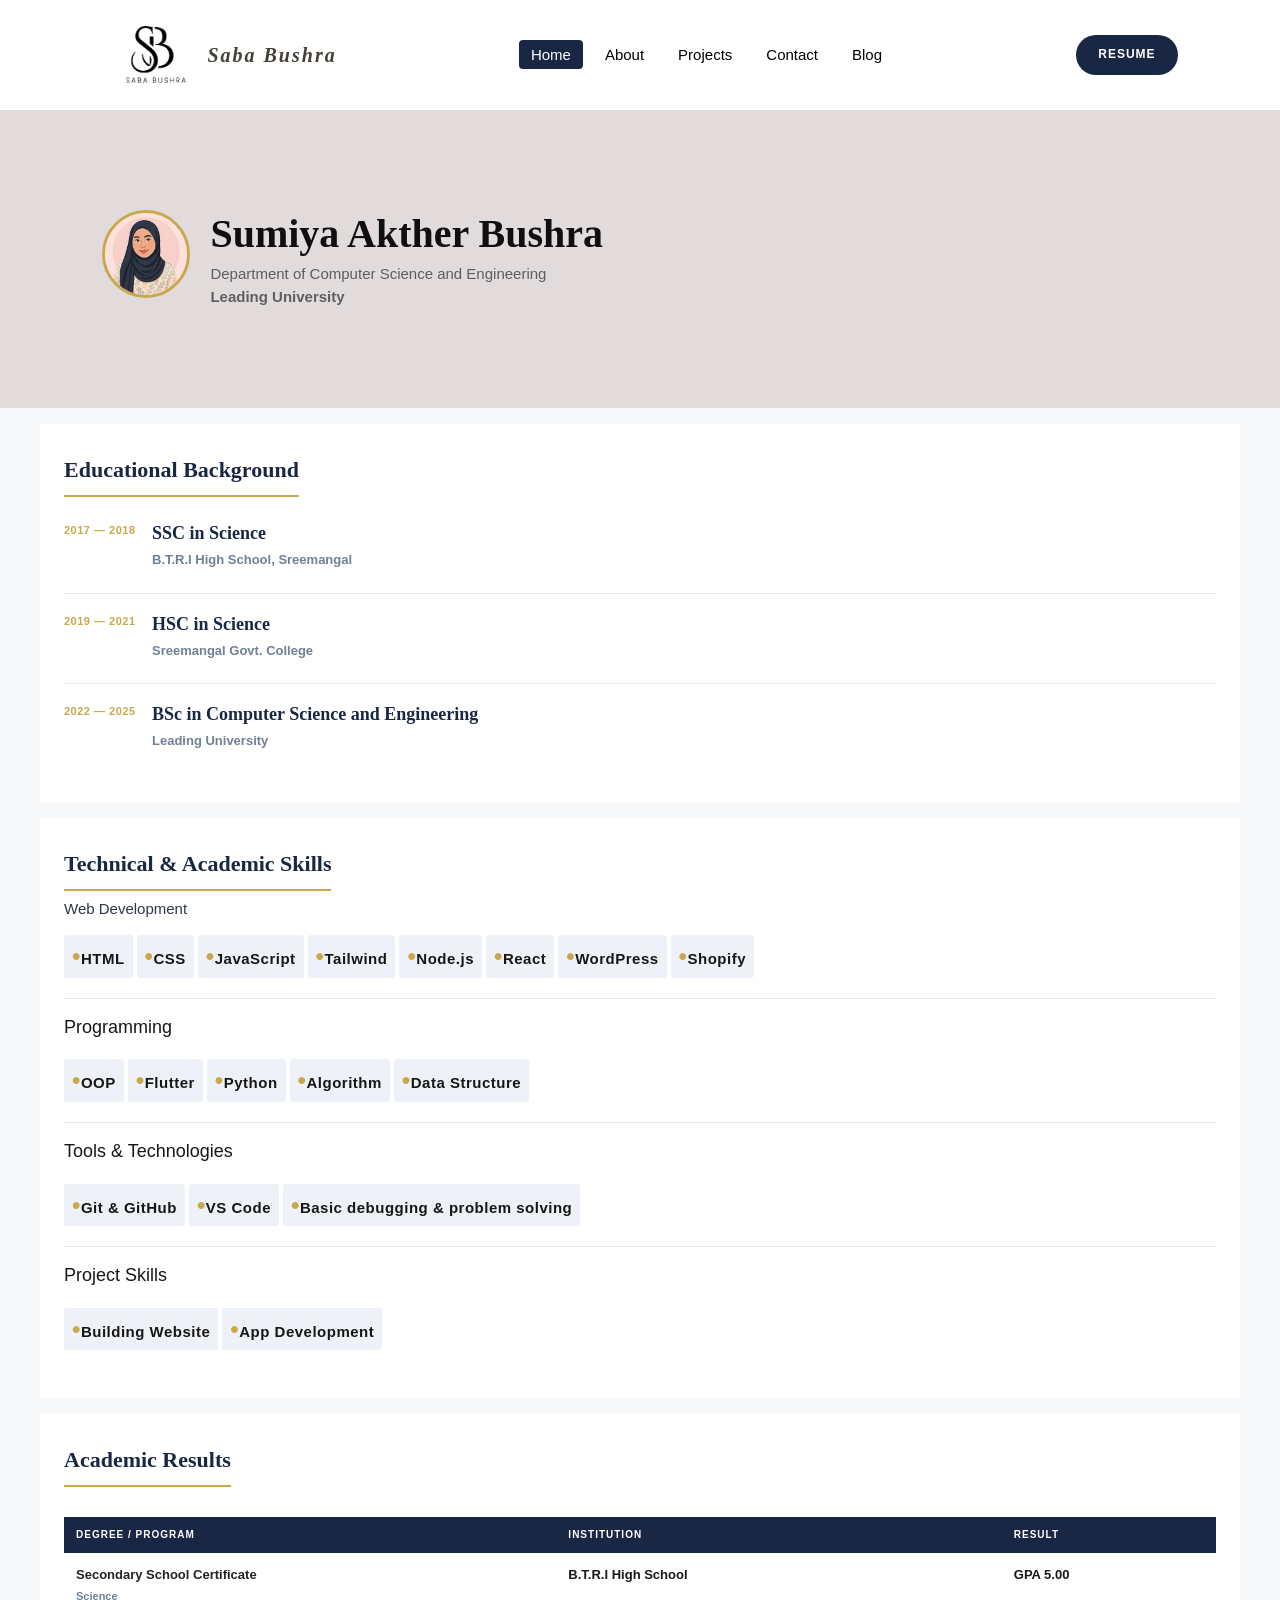
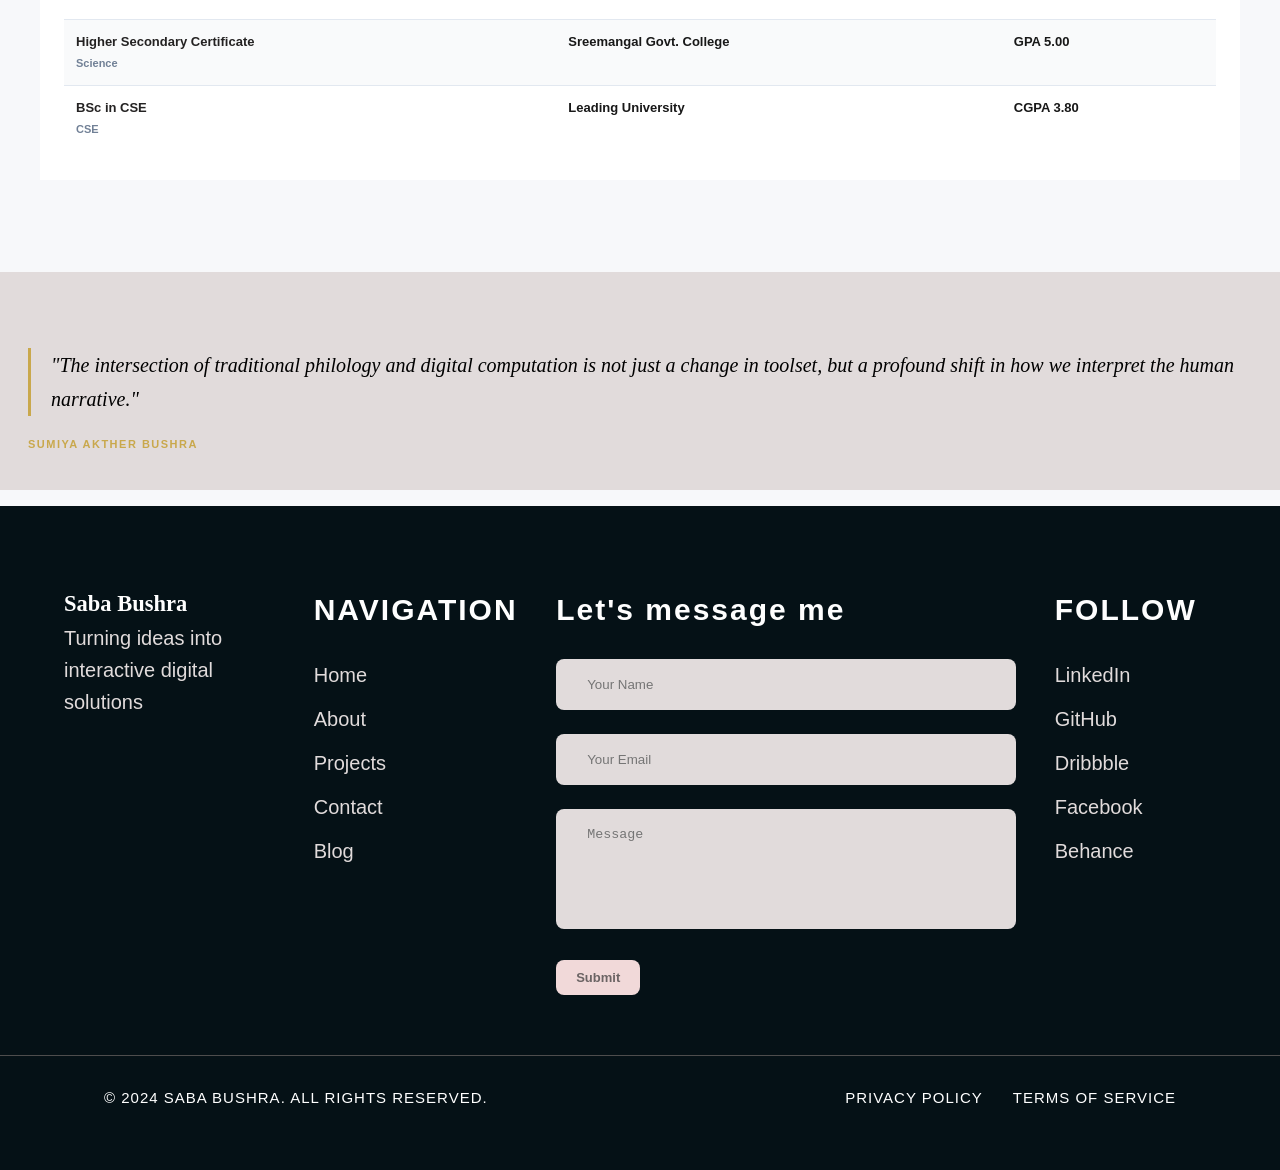
==== commit 4e5d4a90: "third commit" ====
--- a/about.html
+++ b/about.html
@@ -5,10 +5,10 @@
     <meta name="viewport" content="width=device-width, initial-scale=1.0">
     <title>About</title>
     <link rel="stylesheet" href="style.css">
+    <link rel="stylesheet" href="about_style.css">
 </head>
-
 <body>
-
+    <!-- header -->
     <nav>
         <div class="logo">
             <a href="index.html">
@@ -27,87 +27,125 @@
     </nav>
 
 
-
-    <main>
-        <section class="hero-cv">
-            <div class="hero-cv-text">
-                <span class="category">CURRICULUM VITAE</span>
-                <h1>Ayesha Begum</h1>
-                <p class="cv-intro">
-                    Researcher and Software Enthusiast based in the Department of Computer Science at Leading
-                    University. Dedicated to pushing the boundaries of technology.
-                </p>
-            </div>
-            <div class="cv-image-block">
-                <img src="images/Ayerish_Ayesha_logo_design-removebg-preview.png" alt="Ayesha Begum">
-                <button class="uni-btn">Ayerish Ayesha</button>
-            </div>
-        </section>
-
-        <section class="cv-content-grid">
-            <div class="cv-box">
-                <h2>🎓 Educational background</h2>
-                <div class="edu-list">
-                    <div class="edu-item">
-                        <h3>BSc in CSE</h3>
-
-                        <span class="sub">Leading University</span>
-                        <p>Focusing on complex algorithms, machine learning, and advanced software engineering
-                            principles.</p>
-                    </div>
-                    <div class="edu-item">
-                        <h3>HSC</h3>
-                        <span class="sub">Science Group</span>
-                        <p>Madan Mohan collage,Sylhet.</p>
-                    </div>
-                    <div class="edu-item">
-                        <h3>SSC</h3>
-                        <span class="sub">Science Group</span>
-                        <p>Rasomoy Memorial High School,Sylhet</p>
-                    </div>
-                </div>
-            </div>
-
-            <div class="cv-box">
-                <h2>📊 Academic Results</h2>
-                <table class="results-table">
-                    <thead>
-                        <tr>
-                            <th>Level</th>
-                            <th>Result</th>
-                        </tr>
-                    </thead>
-                    <tbody>
-                        <tr>
-                            <td>SSC</td>
-                            <td class="res-val">GPA 5.00</td>
-                        </tr>
-                        <tr>
-                            <td>HSC</td>
-                            <td class="res-val">GPA 5.00</td>
-                        </tr>
-                    </tbody>
-                </table>
-                <p style="margin-top: 30px; font-style: italic; color: #666;">"Consistency is the hallmark of progress."
-                </p>
-            </div>
-        </section>
-
-        <section class="expertise-section">
-            <div class="exp-head">
-                <h2>Technical <br> <span>Expertise</span></h2>
-                <p style="color: #666; margin-bottom: 30px;">A curated set of skills developed through academic research
-                    and practical projects.</p>
-            </div>
-            <div class="skill-tags">
-                <div class="skill-tag">Web Design</div>
-                <div class="skill-tag">Programming</div>
-                <div class="skill-tag">Database</div>
-                <div class="skill-tag">Flutter</div>
-            </div>
-        </section>
-    </main>
-    
+<!-- hero section -->
+<div class="hero">
+  <div class="hero-inner">
+    <div class="hero-photo">
+        <img src="images/bushra_pic.jpg" alt="Sumiya Akther Bushra">
+    </div>
+    <div class="hero-info">
+      <h1>Sumiya Akther Bushra</h1>
+      <div class="dept">
+        Department of Computer Science and Engineering<br>
+        <strong>Leading University</strong>
+      </div>
+    </div>
+  </div>
+</div>
+
+<div class="page">
+
+  <!-- education -->
+  <div class="section">
+    <div class="section-title">Educational Background</div>
+    <div class="timeline">
+
+      <div class="timeline-item">
+        <div class="timeline-year">2017 — 2018</div>
+        <div class="timeline-content">
+          <h3>SSC in Science</h3>
+          <div class="institution">B.T.R.I High School, Sreemangal</div>
+        </div>
+      </div>
+
+      <div class="timeline-item">
+        <div class="timeline-year">2019 — 2021</div>
+        <div class="timeline-content">
+          <h3>HSC in Science</h3>
+          <div class="institution">Sreemangal Govt. College</div>
+        </div>
+      </div>
+
+      <div class="timeline-item">
+        <div class="timeline-year">2022 — 2025</div>
+        <div class="timeline-content">
+          <h3>BSc in Computer Science and Engineering</h3>
+          <div class="institution">Leading University</div>
+        </div>
+      </div>
+
+    </div>
+  </div>
+
+  <!-- skills -->
+  <div class="section">
+    <div class="section-title">Technical & Academic Skills</div>
+    <p class="skills-intro1">Web Development</p>
+
+    <div class="skill-item">
+      <span class="skill-tag">HTML</span><span class="skill-tag">CSS</span><span class="skill-tag">JavaScript</span><span class="skill-tag">Tailwind</span><span class="skill-tag">Node.js</span><span class="skill-tag">React</span><span class="skill-tag">WordPress</span><span class="skill-tag">Shopify</span>
+    </div>
+
+    <div class="skill-item">
+    <p class="skills-intro">Programming</p>
+      <span class="skill-tag">OOP</span><span class="skill-tag">Flutter</span><span class="skill-tag">Python</span><span class="skill-tag">Algorithm</span><span class="skill-tag">Data Structure</span>
+    </div>
+
+    <div class="skill-item">
+        <p class="skills-intro">Tools & Technologies</p>
+      <span class="skill-tag">Git & GitHub</span><span class="skill-tag">VS Code</span><span class="skill-tag">Basic debugging & problem solving</span>
+    </div>
+
+    <div class="skill-item">
+         <p class="skills-intro">Project Skills</p>
+      <span class="skill-tag">Building Website</span><span class="skill-tag">App Development</span>
+    </div>
+
+  </div>
+
+  <!-- academic results er part -->
+  <div class="section">
+    <div class="section-title">Academic Results</div>
+     <br><br>
+    <table class="results-table">
+      <thead>
+        <tr>
+          <th>Degree / Program</th>
+          <th>Institution</th>
+          <th>Result</th>
+        </tr>
+      </thead>
+      <tbody>
+        <tr>
+          <td><span class="degree">Secondary School Certificate</span><span class="sub">Science</span></td>
+          <td>B.T.R.I High School</td>
+          <td>GPA 5.00</td>
+        </tr>
+        <tr>
+          <td><span class="degree">Higher Secondary Certificate</span><span class="sub">Science</span></td>
+          <td>Sreemangal Govt. College</td>
+          <td>GPA 5.00</td>
+        </tr>
+        <tr>
+          <td><span class="degree">BSc in CSE</span><span class="sub">CSE</span></td>
+          <td>Leading University</td>
+          <td>CGPA 3.80</td>
+        </tr>
+      </tbody>
+    </table>
+  </div>
+
+</div>
+
+<!-- footer er ager part ta -->
+<div class="quote-block">
+  <blockquote>
+    "The intersection of traditional philology and digital computation is not just a change in toolset, but a profound shift in how we interpret the human narrative."
+  </blockquote>
+  <div class="quote-author">Sumiya Akther Bushra</div>
+</div>
+
+
 
     <footer class="main-footer">
         <div class="footer-container">
@@ -167,5 +205,4 @@
         </div>
     </footer>
 </body>
-
 </html>
--- a/about_style.css
+++ b/about_style.css
@@ -0,0 +1,229 @@
+:root {
+      --navy: #1a2744;
+      --gold: #c9a84c;
+      --light-gold: #e8d5a3;
+      --text: #2d3748;
+      --muted: #718096;
+      --light: #f7f8fa;
+      --border: #e2e8f0;
+      --white: #ffffff;
+    }
+
+    * { margin: 0; padding: 0; box-sizing: border-box; }
+
+    body {
+      font-family: 'Source Sans 3', sans-serif;
+      background: var(--light);
+      color: var(--text);
+      font-size: 15px;
+    }
+
+
+    /* hero section */
+    .hero {
+      background:#e1dbdb;
+      color:rgb(15, 15, 15);
+      padding-top: 100px;   
+    padding-bottom: 100px;
+    min-height: auto;
+    }
+    .hero .label {
+      font-size: 10px;
+      font-weight: 600;
+      letter-spacing: 2.5px;
+      text-transform: uppercase;
+      color:rgb(74, 72, 72);
+    }
+    .hero-inner {
+      display: flex;
+      align-items: flex-start;
+      gap: 20px;
+    }
+    .hero-photo {
+      width: 88px;
+      height: 88px;
+      border-radius: 50%;
+      border: 3px solid var(--gold);
+      overflow: hidden;
+      flex-shrink: 0;
+      background: #38393b;
+      display: flex;
+      align-items: center;
+      justify-content: center;
+      font-size: 36px;
+      color: #d5d5d6;
+    }
+    .hero-photo img { width: 100%; height: 100%; object-fit: cover; }
+    .hero-info h1 {
+      font-family: 'Cormorant Garamond', serif;
+      font-size: 40px;
+      font-weight: 700;
+      line-height: 1.2;
+      margin-bottom: 5px;
+    }
+    .hero-info .dept {
+      font-size: 15px;
+      color: #5c5d5f;
+      line-height: 1.5;
+    }
+    .hero-info .dept strong {
+      color: rgb(96, 94, 94);
+      font-weight: 600;
+    }
+    .page { max-width: 1200px; margin: 0 auto; padding: 0 0 60px; }
+
+    /* section block */
+    .section {
+      background: var(--white);
+      margin: 16px 0;
+      padding: 28px 24px;
+
+    }
+    .section-title {
+      font-family: 'Cormorant Garamond', serif;
+      font-size: 22px;
+      font-weight: 700;
+      color: var(--navy);
+      margin-bottom: 6px;
+      padding-bottom: 8px;
+      border-bottom: 2px solid var(--gold);
+      display: inline-block;
+    }
+    .section-subtitle {
+      font-size: 13px;
+      color: var(--muted);
+      margin: 10px 0 20px;
+      line-height: 1.6;
+    }
+
+    /* timeline(education) */
+    .timeline { 
+        padding-left: 0;
+     }
+    .timeline-item {
+      display: flex;
+      gap: 16px;
+      padding: 16px 0;
+      border-bottom: 1px solid var(--border);
+    }
+    .timeline-item:last-child { border-bottom: none; }
+    .timeline-year {
+      font-size: 11px;
+      color: var(--gold);
+      font-weight: 600;
+      letter-spacing: 0.5px;
+      min-width: 72px;
+      padding-top: 3px;
+    }
+    .timeline-content h3 {
+      font-family: 'Cormorant Garamond', serif;
+      font-size: 18px;
+      font-weight: 700;
+      color: var(--navy);
+      margin-bottom: 2px;
+    }
+    .timeline-content .institution {
+      font-size: 13px;
+      font-weight: 600;
+      color: var(--muted);
+      margin-bottom: 6px;
+    }
+    .timeline-content p {
+      font-size: 13px;
+      color: #718096;
+      line-height: 1.6;
+    }
+
+  /* skills */
+    .skills-intro {
+      font-size: 18px;
+      color: rgb(24, 23, 23);
+      font-style: normal;
+      margin-bottom: 18px;
+      line-height: 1.6;
+    }
+    .skill-item {
+      padding: 14px 0;
+      border-bottom: 1px solid var(--border);
+    }
+    .skill-item:last-child { border-bottom: none; }
+
+    .skill-tag {
+      display: inline-block;
+      background: #eef2f8;
+      color:rgb(23, 22, 22);
+      font-size: 15px;
+      font-weight: 600;
+      letter-spacing: 0.5px;
+      padding: 2px 8px;
+      border-radius: 3px;
+      margin-right: 4px;
+      margin-bottom: 6px;
+    }
+
+    /* academic results table */
+    .results-intro {
+      font-size: 13px;
+      color:rgb(49, 47, 47);
+      font-style: italic;
+      margin-bottom: 18px;
+    }
+    .results-table {
+      width: 100%;
+      border-collapse: collapse;
+      font-size: 13px;
+    }
+    .results-table thead tr {
+      background: rgb(35, 34, 34);
+      color: var(--white);
+    }
+    .results-table th {
+      padding: 10px 12px;
+      text-align: left;
+      font-size: 10px;
+      font-weight: 600;
+      letter-spacing: 1px;
+      text-transform: uppercase;
+    }
+    .results-table td {
+      padding: 12px 12px;
+      border-bottom: 1px solid var(--border);
+      color: rgb(24, 24, 24);
+      vertical-align: top;
+    }
+    .results-table tr:last-child td { border-bottom: none; }
+    .results-table tr:nth-child(even) td { background: #f9fafb; }
+    .results-table .degree {
+      font-weight: 600;
+      color: rgb(36, 34, 34);
+      display: block;
+    }
+    .results-table .sub {
+      font-size: 11px;
+      color: var(--muted);
+    }
+
+    /* footer er ager ta */
+    .quote-block {
+      background:#e1dbdb;
+      padding: 36px 28px;
+      margin: 16px 0;
+    }
+    .quote-block blockquote {
+      font-family: 'Cormorant Garamond', serif;
+      font-size: 20px;
+      font-style: italic;
+      color: black;
+      line-height: 1.7;
+      margin-bottom: 20px;
+      position: relative;
+      padding-left: 20px;
+      border-left: 3px solid var(--gold);
+    }
+    .quote-block .quote-author {
+      font-size: 11px;
+      font-weight: 600;
+      letter-spacing: 1.5px;
+      text-transform: uppercase;
+      color: var(--gold);
+    }
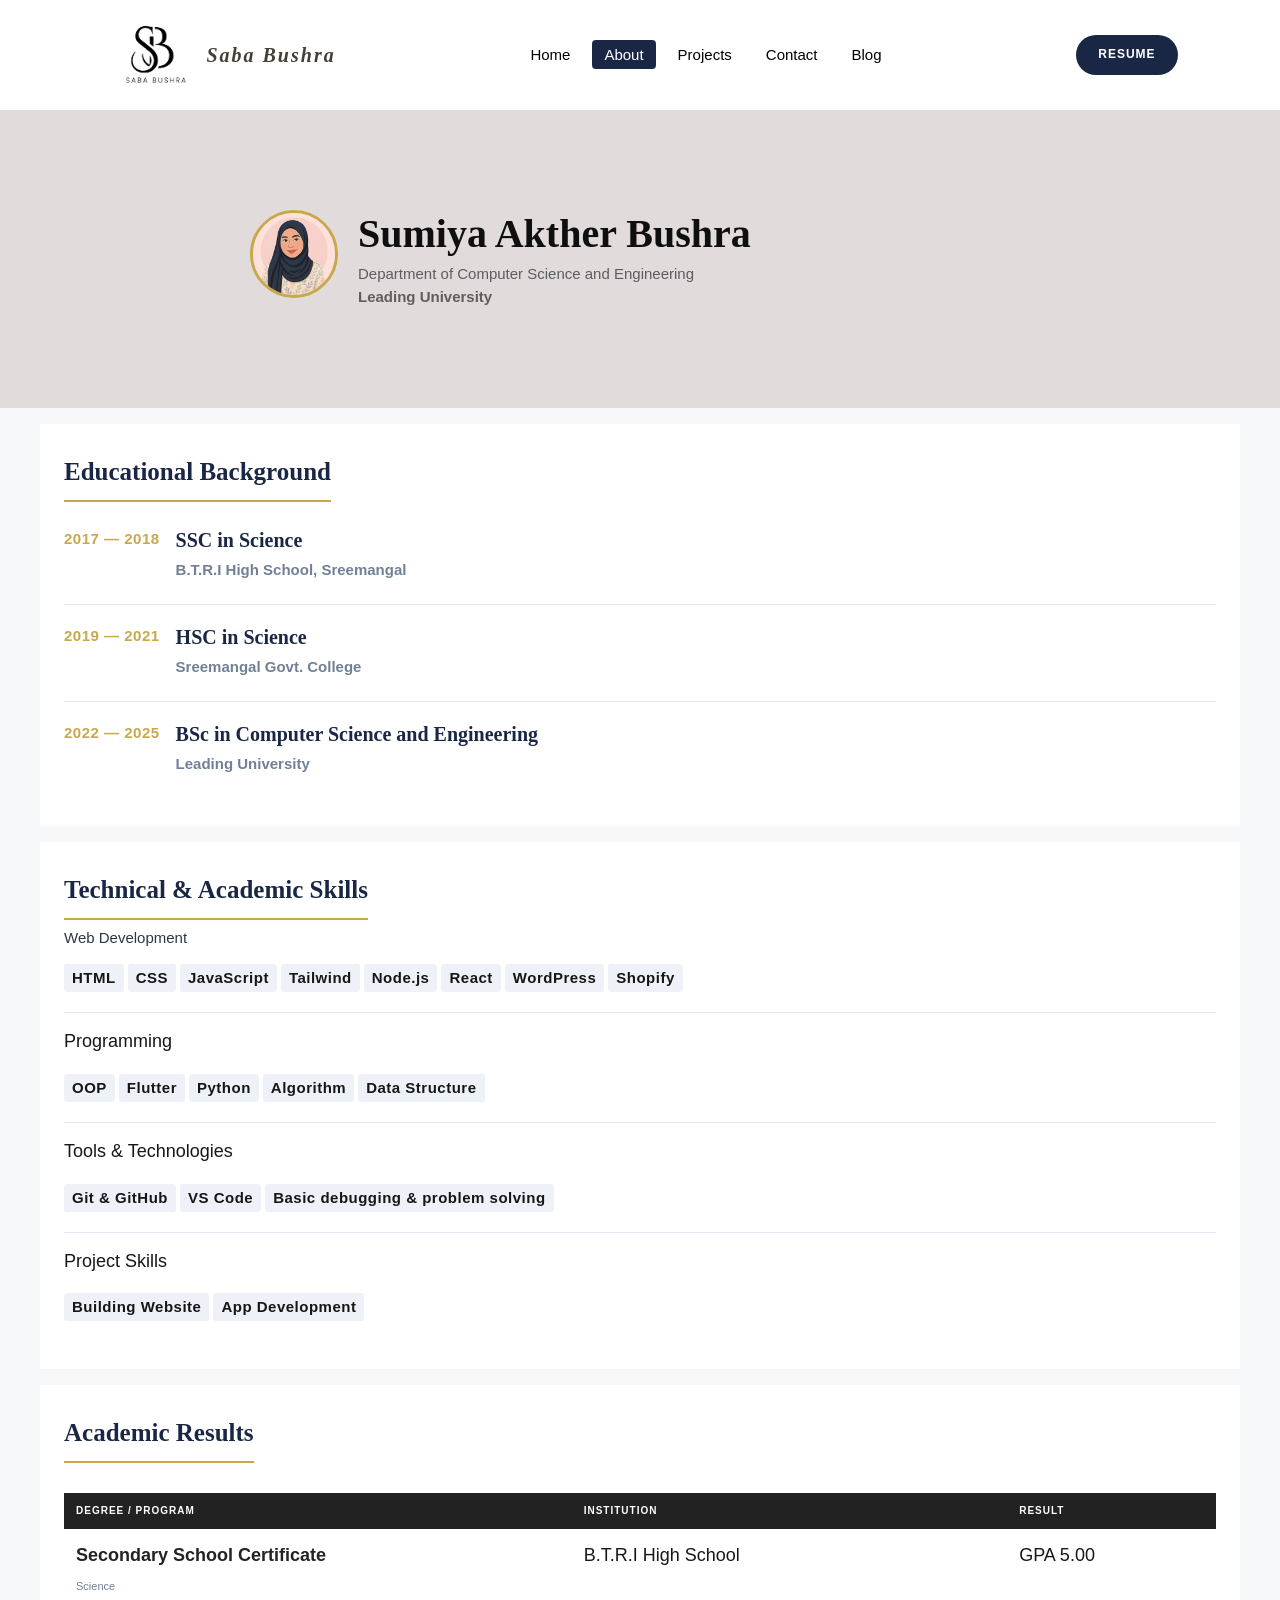
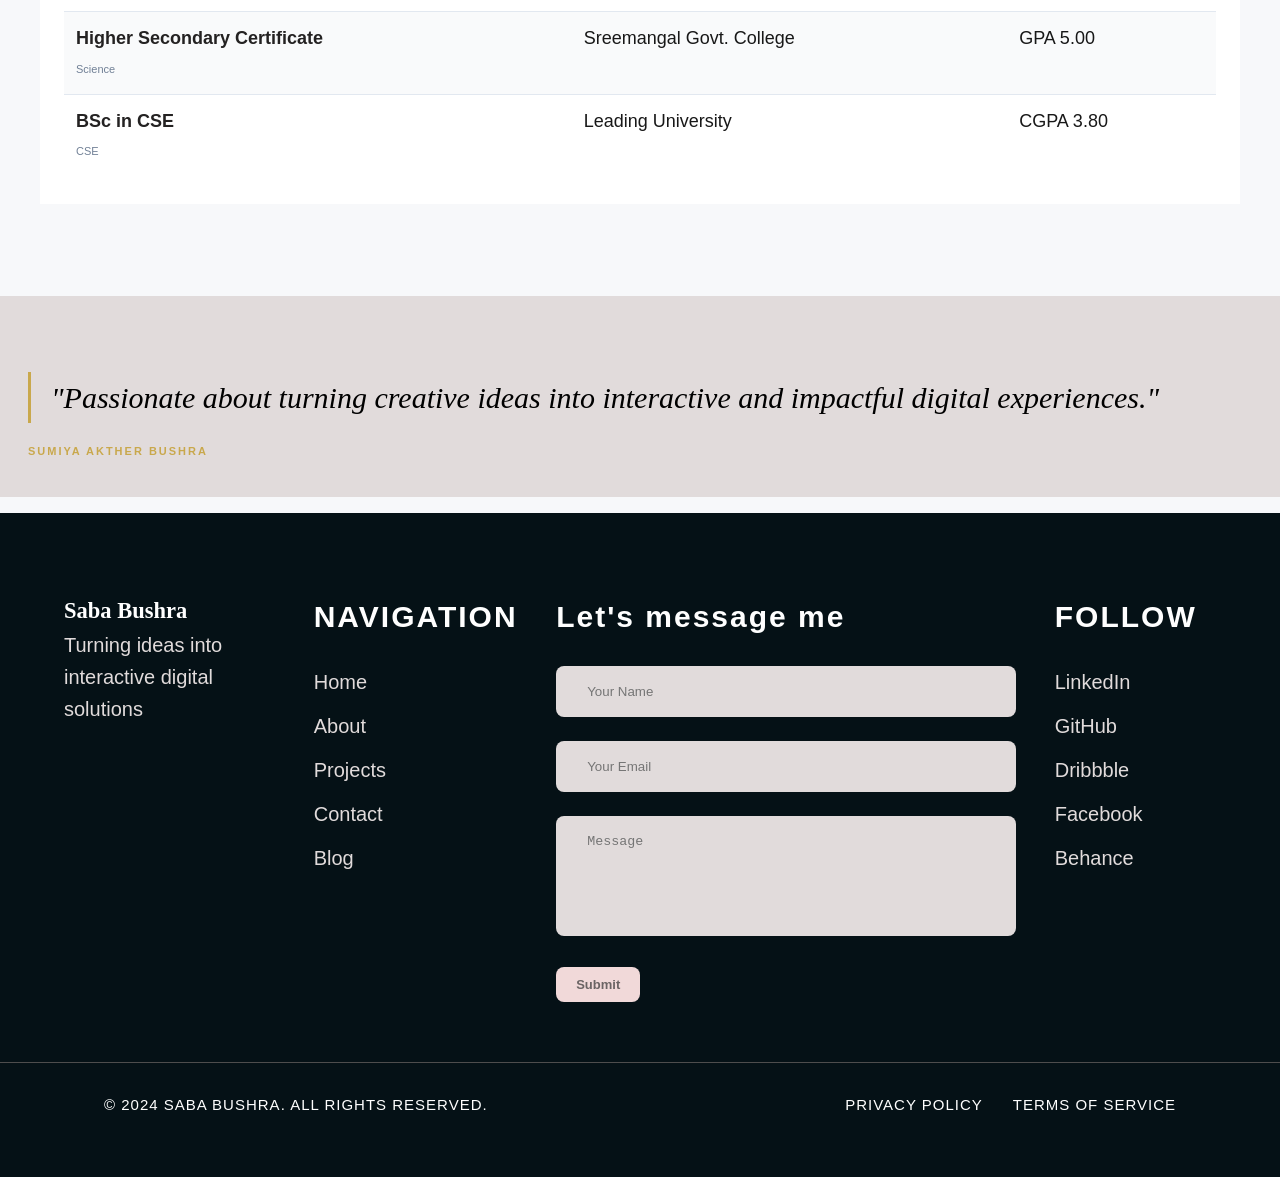
==== commit 3c66696f: "fourth commit" ====
--- a/about.html
+++ b/about.html
@@ -17,8 +17,8 @@
             <h2 class="brand-name">Saba Bushra</h2>
         </div>
         <ul class="nav-links">
-            <li><a href="index.html" class="active">Home</a></li>
-            <li><a href="about.html">About</a></li>
+            <li><a href="index.html">Home</a></li>
+            <li><a href="about.html" class="active">About</a></li>
             <li><a href="project.html">Projects</a></li>
             <li><a href="contact.html">Contact</a></li>
             <li><a href="blog_page.html">Blog</a></li>
@@ -140,7 +140,7 @@
 <!-- footer er ager part ta -->
 <div class="quote-block">
   <blockquote>
-    "The intersection of traditional philology and digital computation is not just a change in toolset, but a profound shift in how we interpret the human narrative."
+    "Passionate about turning creative ideas into interactive and impactful digital experiences."
   </blockquote>
   <div class="quote-author">Sumiya Akther Bushra</div>
 </div>
--- a/style.css
+++ b/style.css
@@ -1150,7 +1150,7 @@
     }
 }
 
-.hero-cv {
+/* .hero-cv {
     display: flex;
     padding: 100px 8% 60px;
     align-items: center;
@@ -1169,9 +1169,9 @@
     line-height: 1;
     margin-bottom: 30px;
     font-weight: 700;
-}
-
-.hero-cv-text h1 em {
+} */
+
+/* .hero-cv-text h1 em {
     font-family: 'Playfair Display', serif;
     font-style: italic;
     font-weight: 400;
@@ -1193,9 +1193,9 @@
     height: auto;
     border-radius: 8px;
     display: block;
-}
-
-.uni-btn {
+} */
+
+/* .uni-btn {
     position: absolute;
     bottom: -20px;
     left: -30px;
@@ -1214,9 +1214,9 @@
     grid-template-columns: 2fr 1fr;
     gap: 30px;
     padding: 60px 8%;
-}
-
-.cv-box {
+} */
+
+/* .cv-box {
     background: white;
     padding: 50px;
     border-radius: 10px;
@@ -1233,9 +1233,9 @@
 
 .edu-list {
     list-style: none;
-}
-
-.edu-item {
+} */
+
+/* .edu-item {
     position: relative;
     padding-left: 30px;
     margin-bottom: 40px;
@@ -1253,9 +1253,9 @@
     color: var(--text-gray);
     margin-bottom: 10px;
     display: block;
-}
-
-.results-table {
+} */
+
+/* .results-table {
     width: 100%;
     border-collapse: collapse;
 }
@@ -1278,10 +1278,10 @@
 .res-val {
     color: var(--gold);
     text-align: right;
-}
-
-
-.expertise-section {
+} */
+
+
+/* .expertise-section {
     display: grid;
     grid-template-columns: 1fr 2fr;
     padding: 80px 8%;
@@ -1303,9 +1303,9 @@
     display: grid;
     grid-template-columns: 1fr 1fr;
     gap: 20px;
-}
-
-.skill-tag {
+} */
+
+/* .skill-tag {
     background: #f8f8f8;
     padding: 25px;
     font-weight: 700;
@@ -1320,9 +1320,9 @@
     content: '•';
     color: var(--gold);
     font-size: 1.5rem;
-}
-
-@media (max-width: 1024px) {
+} */
+
+/* @media (max-width: 1024px) {
 
     .hero-cv,
     .cv-content-grid,
@@ -1347,10 +1347,10 @@
     .skill-tags {
         grid-template-columns: 1fr;
     }
-}
-
-
-.logo {
+} */
+
+
+/* .logo {
     display: flex;
     align-items: center;
     gap: 5px;
@@ -1360,7 +1360,7 @@
 .logo h1 {
     margin: 0;
     font-size: 24px;
-}
+} */
 
 
 
@@ -1668,7 +1668,7 @@
 }
 
 body {
-    background-color: var(--bg-color);
+    background-color:rgb(237, 228, 232);
     font-family: 'Inter', sans-serif;
     color: var(--text-main);
 }
@@ -1693,13 +1693,44 @@
     font-size: 80px;
     line-height: 0.9;
     margin: 0;
+    padding-left: 150px;
+    padding-bottom: 50px;
 }
 
 .header-desc {
     font-size: 16px;
     line-height: 1.6;
-    max-width: 400px;
+    max-width: 700px;
     color: #555;
+    padding-left: 120px;
+}
+
+/* CSS */
+.btn-hire {
+  display: inline-flex;
+  align-items: center;
+  gap: 8px;
+
+  padding: 12px 28px;
+  border: 2px solid rgb(165, 21, 69);
+  border-radius: 50px;
+  background: transparent;
+
+  color: rgb(165, 21, 69);
+  font-size: 14px;
+  font-weight: 600;
+  letter-spacing: 1px;
+  text-decoration: none;
+}
+
+.btn-hire img {
+  width: 18px;
+  height: 18px;
+}
+
+.btn-hire:hover {
+  background: rgb(177, 59, 98);
+  color: #fff;
 }
 
 .project-item {
@@ -1715,7 +1746,8 @@
     align-items: center;
     justify-content: center;
     background-color: #eeeeee;
-    height: 400px;
+    height: 500px;
+    width: 500px;
     border-radius: 15px;
     overflow: hidden;
 
@@ -1726,12 +1758,14 @@
 .project-img-box img {
     width: 100%;
     height: 100%;
-    object-fit: contain;
+    object-fit: cover;
     background-color: transparent;
 }
 
 .gray-bg {
     background: #eeeeee;
+    /* width: 100%;
+    height: 100%; */
 }
 
 .dark-bg {
--- a/about_style.css
+++ b/about_style.css
@@ -25,6 +25,7 @@
       color:rgb(15, 15, 15);
       padding-top: 100px;   
     padding-bottom: 100px;
+    padding-left: 250px;
     min-height: auto;
     }
     .hero .label {
@@ -81,7 +82,7 @@
     }
     .section-title {
       font-family: 'Cormorant Garamond', serif;
-      font-size: 22px;
+      font-size: 25px;
       font-weight: 700;
       color: var(--navy);
       margin-bottom: 6px;
@@ -90,7 +91,7 @@
       display: inline-block;
     }
     .section-subtitle {
-      font-size: 13px;
+      font-size: 18px;
       color: var(--muted);
       margin: 10px 0 20px;
       line-height: 1.6;
@@ -108,7 +109,7 @@
     }
     .timeline-item:last-child { border-bottom: none; }
     .timeline-year {
-      font-size: 11px;
+      font-size: 15px;
       color: var(--gold);
       font-weight: 600;
       letter-spacing: 0.5px;
@@ -117,19 +118,19 @@
     }
     .timeline-content h3 {
       font-family: 'Cormorant Garamond', serif;
-      font-size: 18px;
+      font-size: 20px;
       font-weight: 700;
       color: var(--navy);
       margin-bottom: 2px;
     }
     .timeline-content .institution {
-      font-size: 13px;
+      font-size: 15px;
       font-weight: 600;
       color: var(--muted);
       margin-bottom: 6px;
     }
     .timeline-content p {
-      font-size: 13px;
+      font-size: 15px;
       color: #718096;
       line-height: 1.6;
     }
@@ -163,7 +164,7 @@
 
     /* academic results table */
     .results-intro {
-      font-size: 13px;
+      font-size: 20px;
       color:rgb(49, 47, 47);
       font-style: italic;
       margin-bottom: 18px;
@@ -171,7 +172,7 @@
     .results-table {
       width: 100%;
       border-collapse: collapse;
-      font-size: 13px;
+      font-size: 18px;
     }
     .results-table thead tr {
       background: rgb(35, 34, 34);
@@ -211,7 +212,7 @@
     }
     .quote-block blockquote {
       font-family: 'Cormorant Garamond', serif;
-      font-size: 20px;
+      font-size: 30px;
       font-style: italic;
       color: black;
       line-height: 1.7;
@@ -222,8 +223,8 @@
     }
     .quote-block .quote-author {
       font-size: 11px;
-      font-weight: 600;
-      letter-spacing: 1.5px;
+      font-weight: 700;
+      letter-spacing: 2px;
       text-transform: uppercase;
       color: var(--gold);
     }
